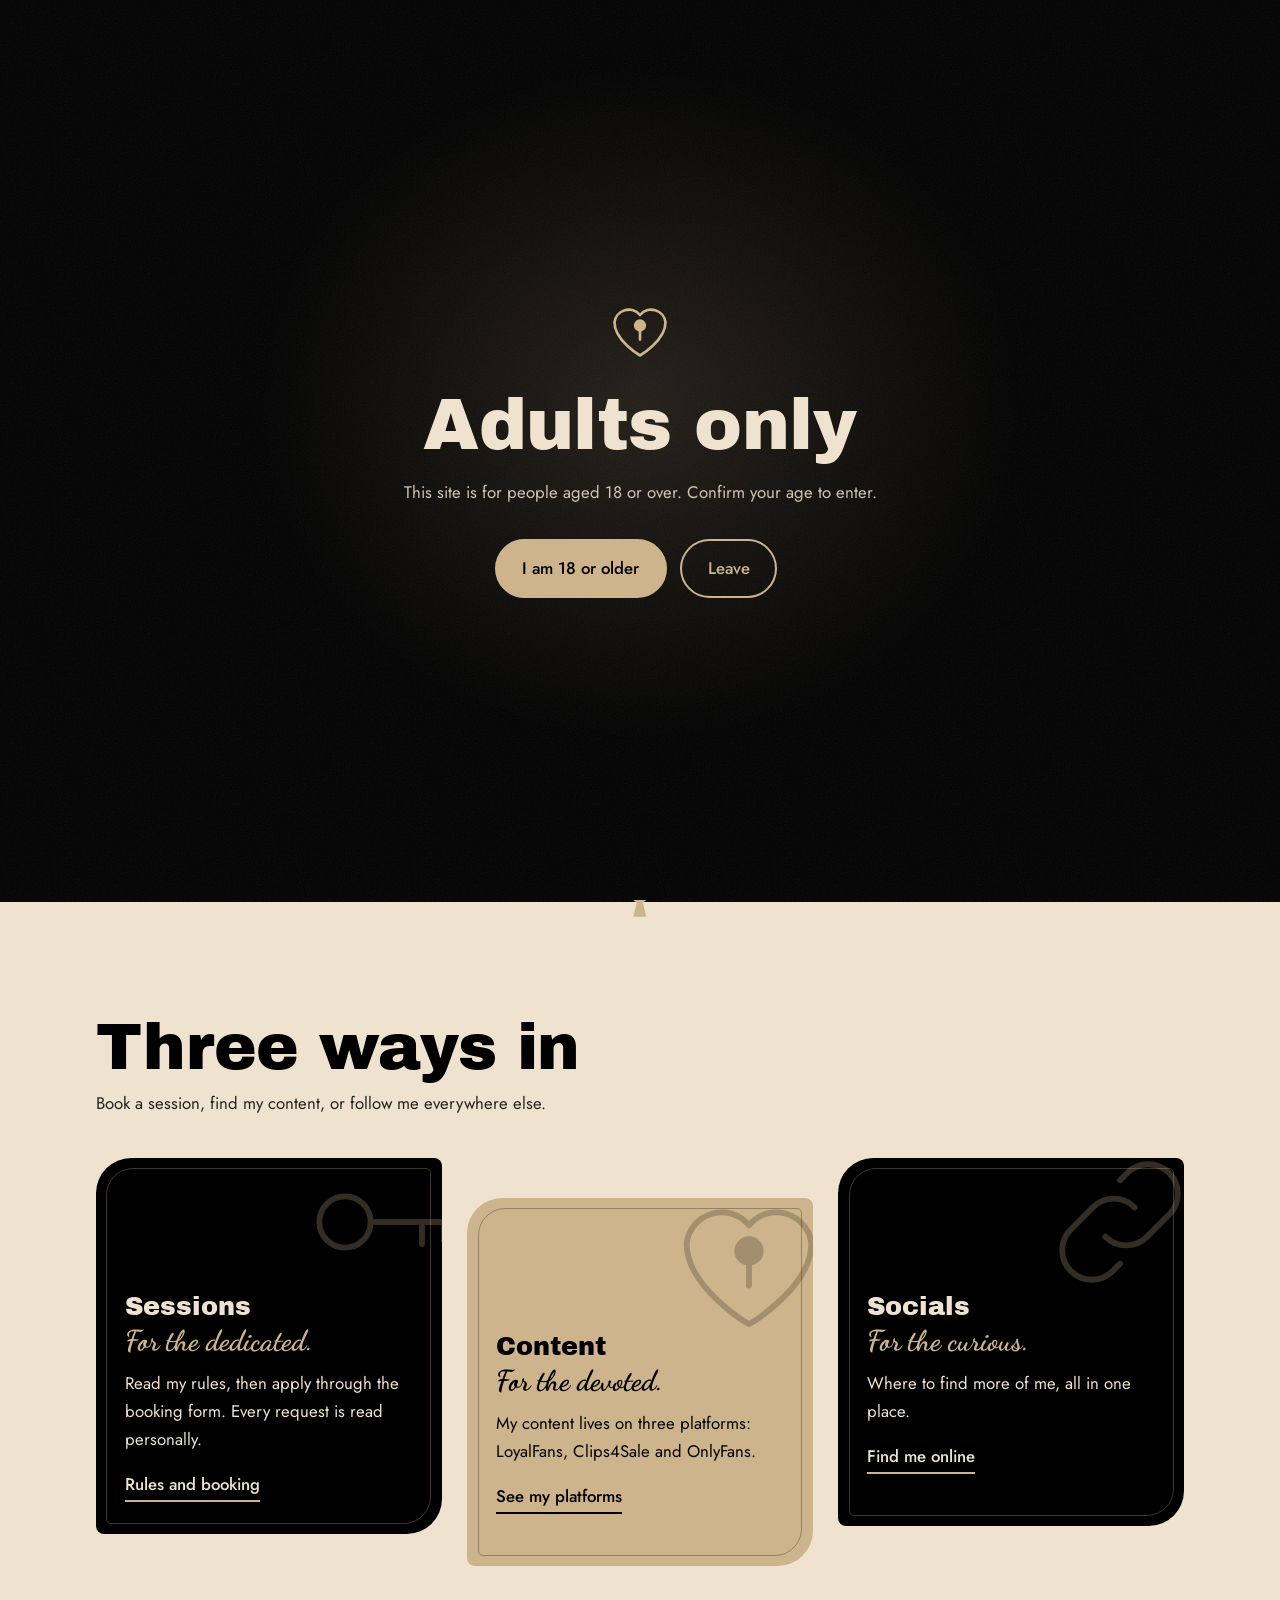
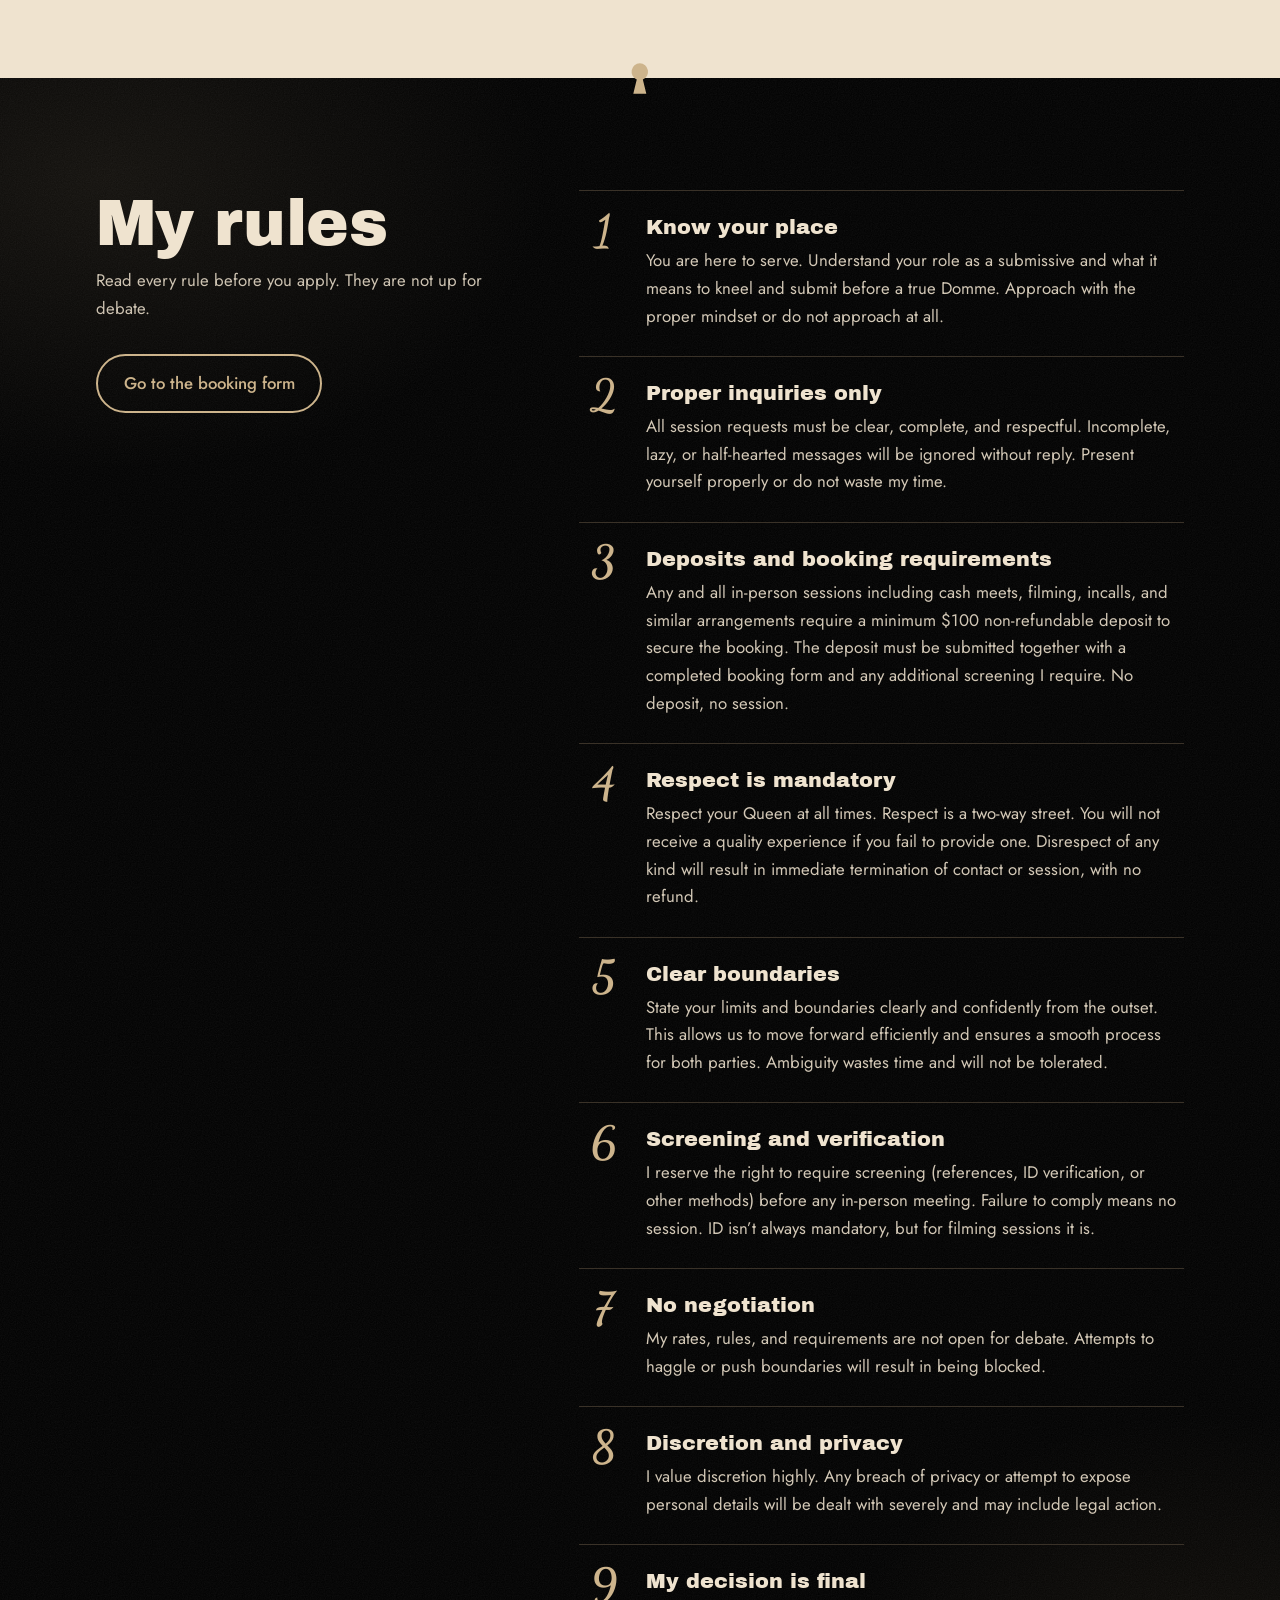
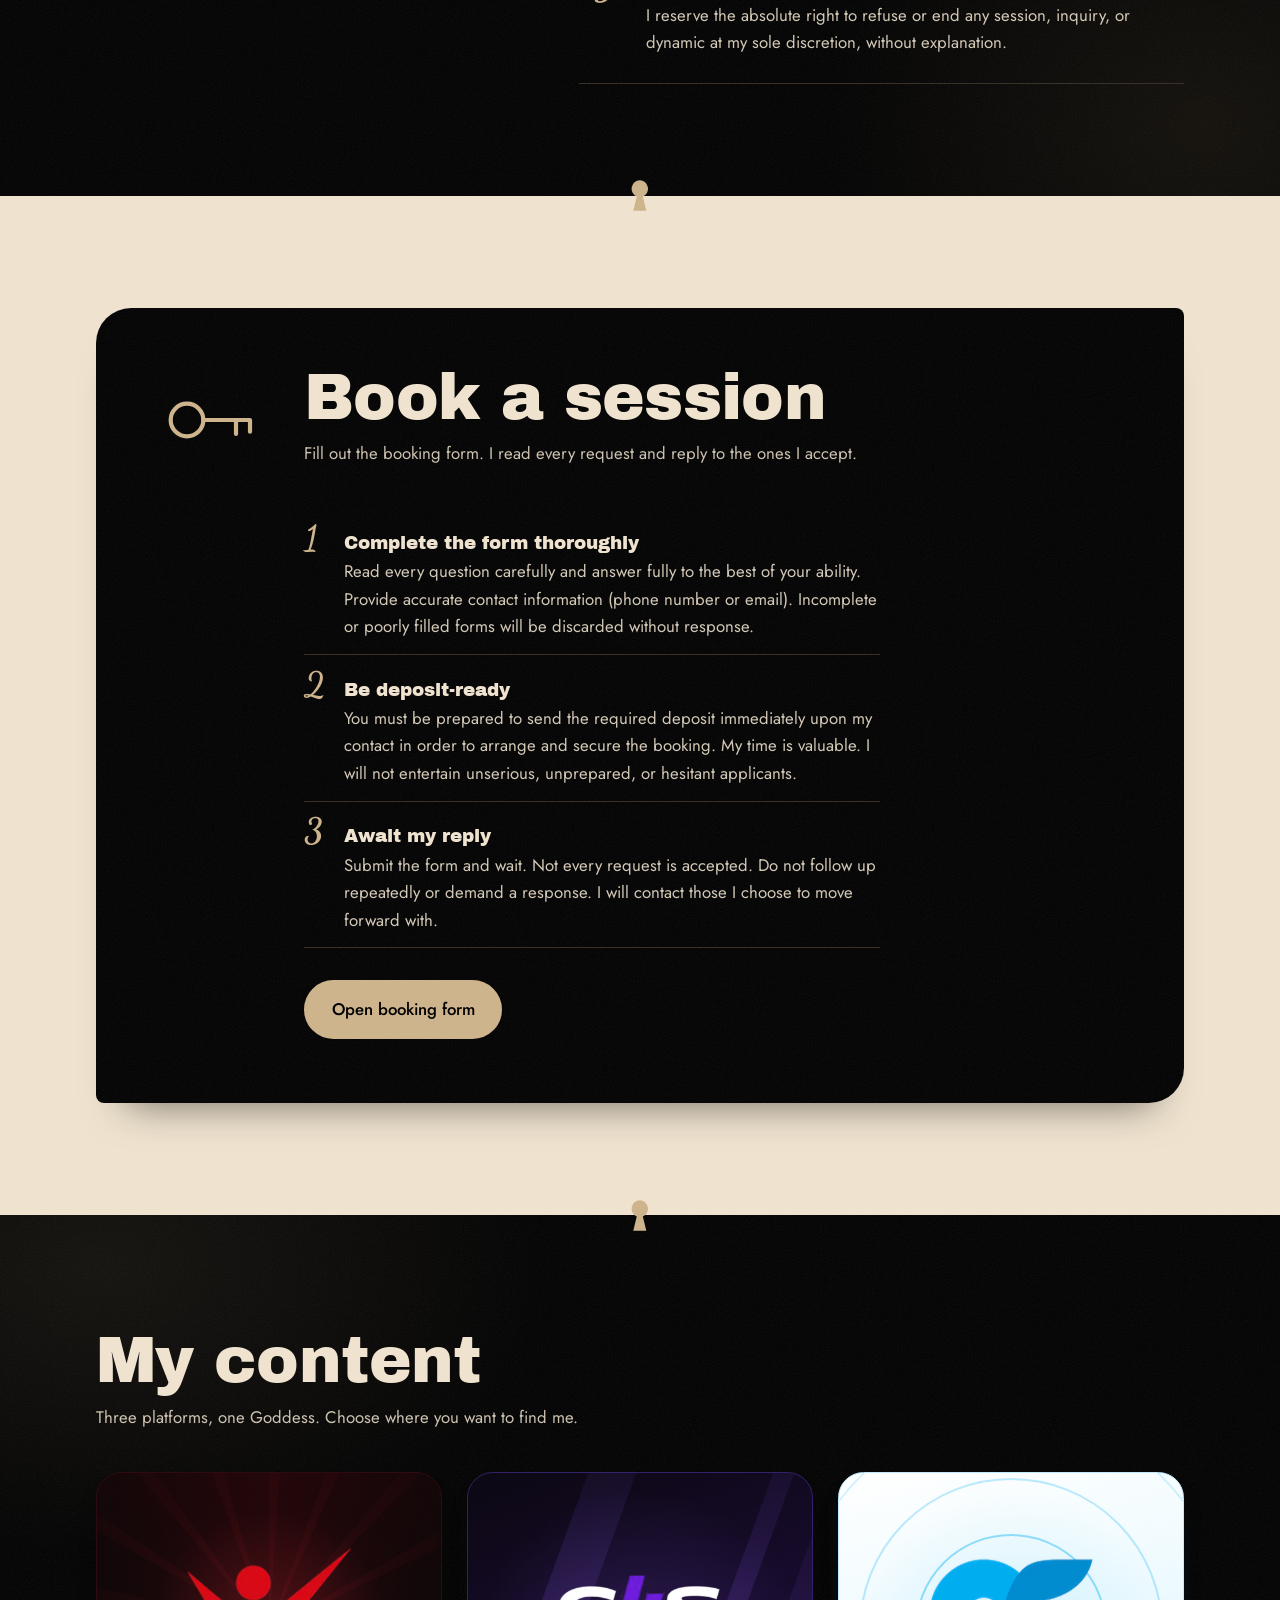
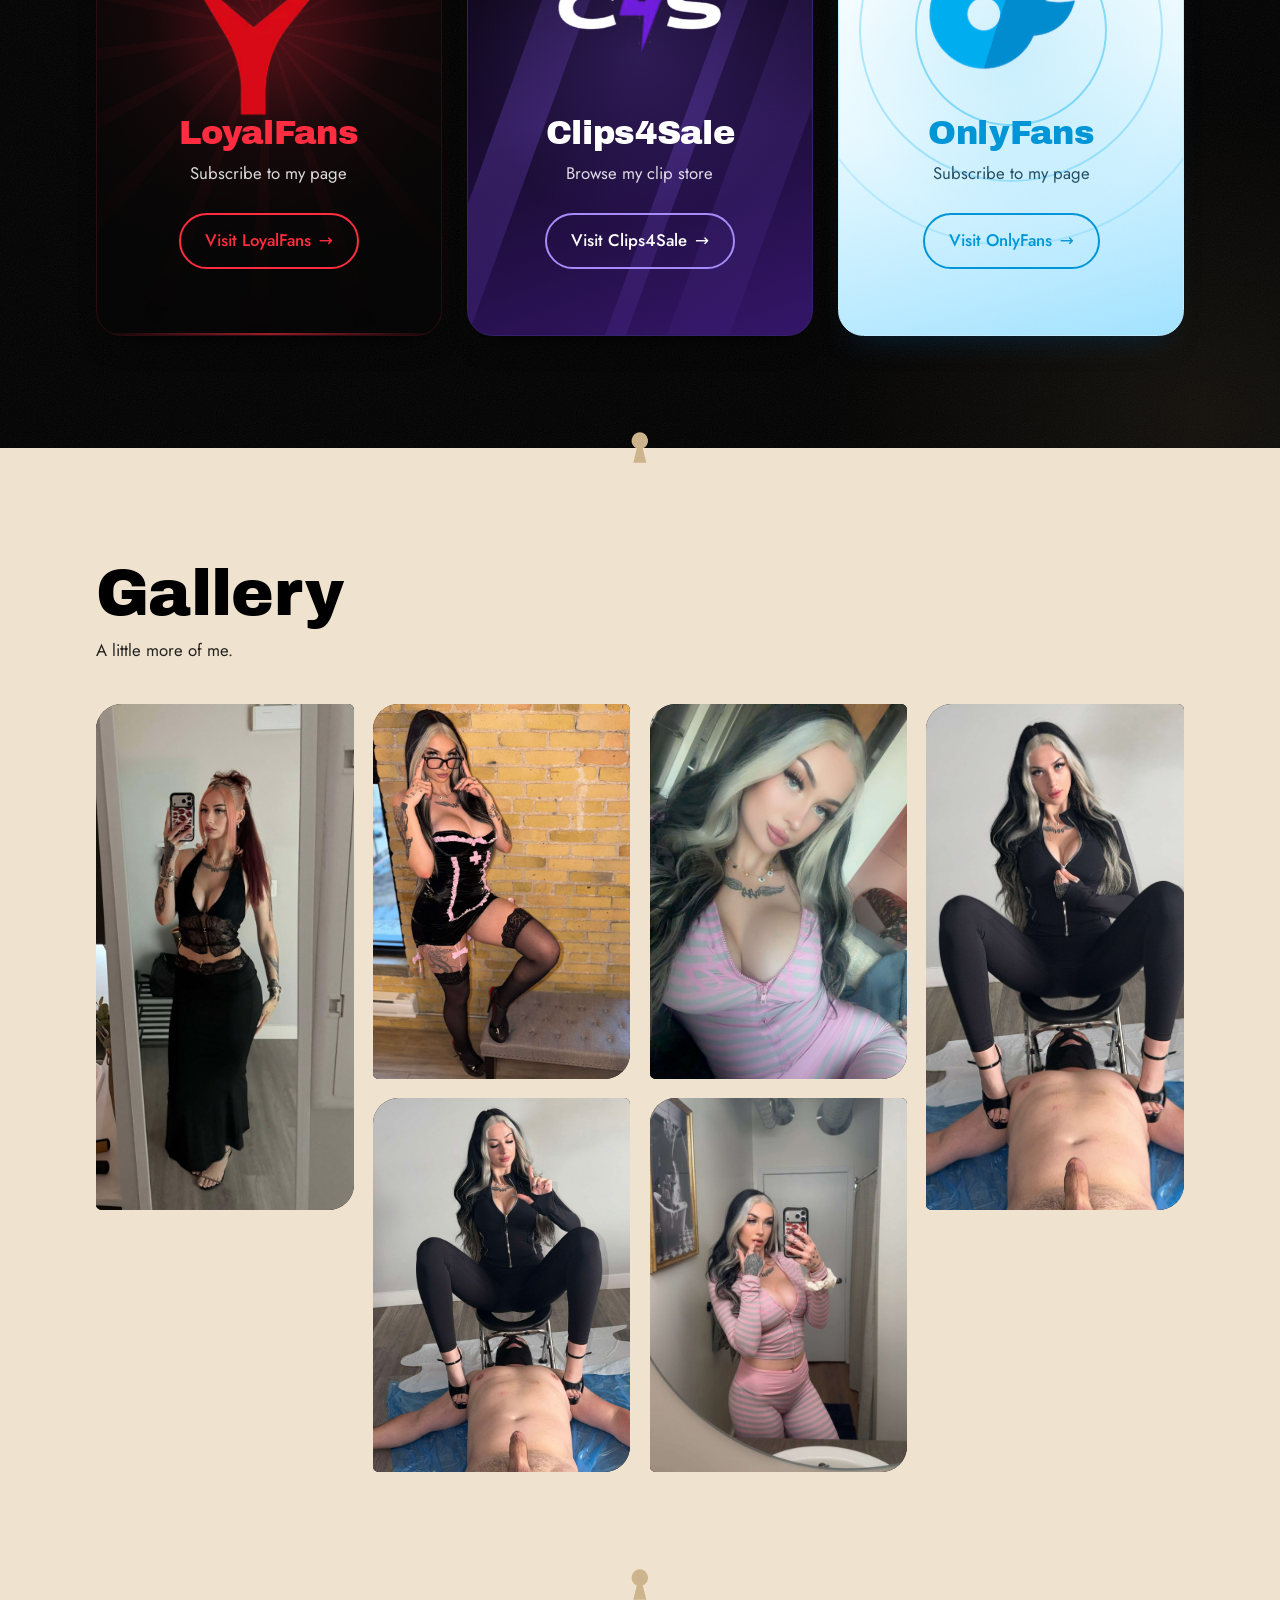
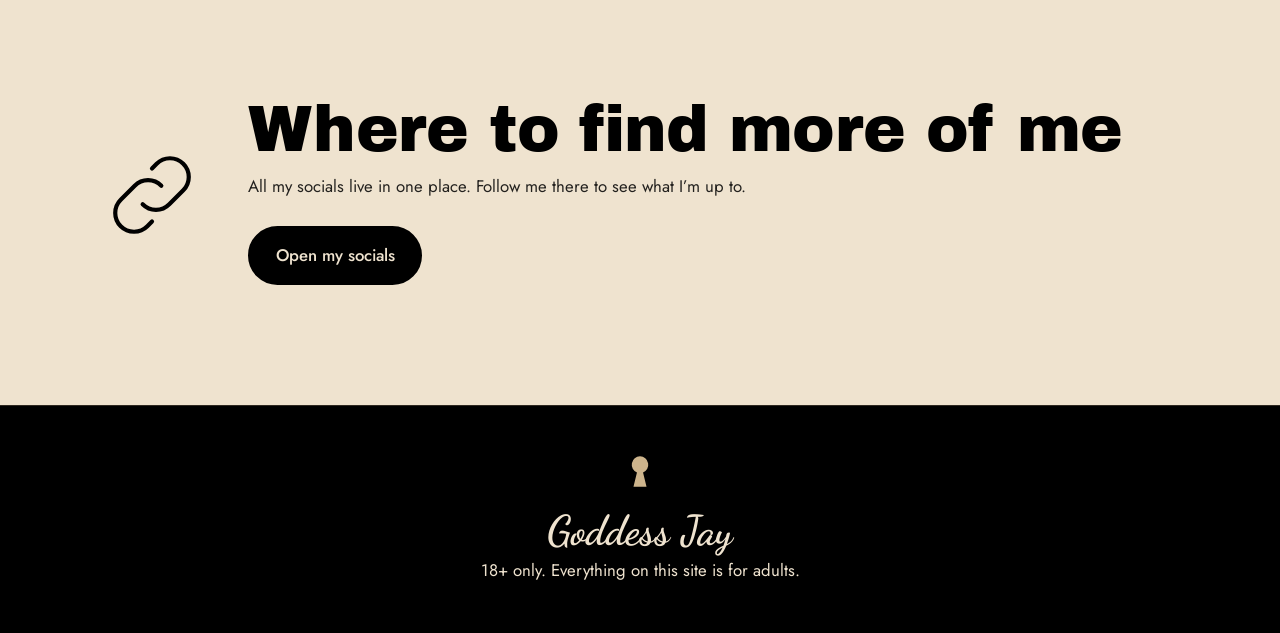
==== index.html @ 486435b5 "Add files via upload" ====
<!doctype html>
<html lang="en">
<head>
<meta charset="utf-8">
<meta name="viewport" content="width=device-width, initial-scale=1">
<title>Goddess Jay</title>
<meta name="description" content="Goddess Jay: 5'11&quot; of pure power. Canada’s supreme Dom for Femdom and Findom. Book a session and find all her platforms.">
<link rel="preconnect" href="https://fonts.googleapis.com">
<link rel="preconnect" href="https://fonts.gstatic.com" crossorigin>
<link href="https://fonts.googleapis.com/css2?family=Archivo+Black&family=Dancing+Script:wght@600;700&family=Jost:wght@400;500&display=swap" rel="stylesheet">
<link rel="preload" as="image" href="hero.jpg" fetchpriority="high">
<link rel="stylesheet" href="styles.css?v=20261020">
</head>
<body>

<!-- Icon sprite: reuse anywhere with <svg class="ico"><use href="#i-key"/></svg> -->
<svg width="0" height="0" style="position:absolute" aria-hidden="true">
  <symbol id="i-key" viewBox="0 0 24 24"><circle cx="7.5" cy="12" r="3.5"/><path d="M11 12h10M18 12v3M21 12v2.5"/></symbol>
  <symbol id="i-cash" viewBox="0 0 24 24"><rect x="2.5" y="6" width="19" height="11" rx="1.5"/><circle cx="12" cy="11.5" r="2.5"/><path d="M5.5 9v5M18.5 9v5M5 3.5h14M4.5 20h15"/></symbol>
  <symbol id="i-bag" viewBox="0 0 24 24"><path d="M9 3h6l-1.4 3h-3.2zM10.4 6C6 9 4 12.500 4 16a4.500 4.500 0 0 0 4.500 4.500h7A4.500 4.500 0 0 0 20 16c0-3.500-2-7-6.400-10"/><path d="M12 10v8M14 11.500h-3a1.500 1.500 0 0 0 0 3h2a1.500 1.500 0 0 1 0 3h-3"/></symbol>
  <symbol id="i-heartlock" viewBox="0 0 24 24"><path d="M12 20.500s-8.500-5-8.500-11A4.800 4.800 0 0 1 12 7a4.800 4.800 0 0 1 8.500 2.500c0 6-8.500 11-8.500 11z"/><circle cx="12" cy="10.500" r="1.600" fill="currentColor"/><path d="M12 12v3.200"/></symbol>
  <symbol id="i-link" viewBox="0 0 24 24"><path d="M10 14a4 4 0 0 0 5.7 0l3-3a4 4 0 0 0-5.7-5.7l-1 1"/><path d="M14 10a4 4 0 0 0-5.7 0l-3 3a4 4 0 0 0 5.7 5.7l1-1"/></symbol>
</svg>

<!-- Age gate -->
<div class="gate" id="gate" hidden>
  <div>
    <svg class="ico" width="64" height="64" aria-hidden="true"><use href="#i-heartlock"/></svg>
    <h2>Adults only</h2>
    <p class="lead">This site is for people aged 18 or over. Confirm your age to enter.</p>
    <button class="btn" id="enter" type="button">I am 18 or older</button>
    <a class="btn ghost" href="https://www.google.com">Leave</a>
  </div>
</div>

<header class="top">
  <a class="brand script" href="index.html">Goddess Jay</a>
  <nav aria-label="Main"><ul>
    <li><a href="about.html">About</a></li>
    <li><a href="index.html#sessions">Sessions</a></li>
    <li><a href="index.html#content">Content</a></li>
    <li><a href="index.html#gallery">Gallery</a></li>
    <li><a href="faq.html">FAQ</a></li>
    <li><a href="index.html#socials">Socials</a></li>
    <li><a class="nav-cta" href="index.html#book">Book</a></li>
  </ul></nav>
</header>

<main id="top">
  <section class="dark hero has-photo">
    <div class="hero-photo">
      <img class="hero-photo-bg" src="hero.jpg" alt="" aria-hidden="true" decoding="async">
      <img class="hero-photo-main" src="hero.jpg" alt="Goddess Jay" width="1932" height="2576" fetchpriority="high" decoding="async" onerror="this.closest('.hero').classList.remove('has-photo');this.remove()">
    </div>
    <div class="hero-copy">
      <h1 class="script"><span>Goddess</span> <span class="jay">Jay</span></h1>
      <span class="rule" aria-hidden="true"></span>
      <p class="tag">5'11" of pure power. Canada’s supreme Dom for Femdom &amp; Findom</p>
      <div class="actions">
        <a class="btn cta" href="#book"><svg class="ico" width="24" height="24" aria-hidden="true"><use href="#i-key"/></svg>Book a session</a>
        <a class="btn second" href="#content">See my content</a>
      </div>
      <p class="note">Every request is read personally. 18+ only.</p>
    </div>
    <div class="hero-art">
      <span class="ring" aria-hidden="true"></span>
      <div class="frame">
        <div class="keyhole">
          <svg class="ico ph-ico" aria-hidden="true"><use href="#i-heartlock"/></svg>
        </div>
      </div>
      <svg class="ico a2" aria-hidden="true"><use href="#i-key"/></svg>
      <svg class="ico a3" aria-hidden="true"><use href="#i-bag"/></svg>
    </div>
  </section>

  <section class="light" id="offerings">
    <div class="wrap">
      <h2>Three ways in</h2>
      <p class="lead">Book a session, find my content, or follow me everywhere else.</p>
      <div class="cards">
        <article class="card c1">
          <svg class="ico mark" aria-hidden="true"><use href="#i-key"/></svg>
          <h3>Sessions</h3>
          <p class="script say">For the dedicated.</p>
          <p>Read my rules, then apply through the booking form. Every request is read personally.</p>
          <a class="more" href="#sessions">Rules and booking</a>
        </article>
        <article class="card c2">
          <svg class="ico mark" aria-hidden="true"><use href="#i-heartlock"/></svg>
          <h3>Content</h3>
          <p class="script say">For the devoted.</p>
          <p>My content lives on three platforms: LoyalFans, Clips4Sale and OnlyFans.</p>
          <a class="more" href="#content">See my platforms</a>
        </article>
        <article class="card c3">
          <svg class="ico mark" aria-hidden="true"><use href="#i-link"/></svg>
          <h3>Socials</h3>
          <p class="script say">For the curious.</p>
          <p>Where to find more of me, all in one place.</p>
          <a class="more" href="#socials">Find me online</a>
        </article>
      </div>
    </div>
  </section>

  <section class="dark" id="sessions">
    <div class="wrap split">
      <div class="head">
        <h2>My rules</h2>
        <p class="lead">Read every rule before you apply. They are not up for debate.</p>
        <a class="btn ghost" href="#book">Go to the booking form</a>
      </div>
      <ol class="house">
        <li><h3>Know your place</h3><p>You are here to serve. Understand your role as a submissive and what it means to kneel and submit before a true Domme. Approach with the proper mindset or do not approach at all.</p></li>
        <li><h3>Proper inquiries only</h3><p>All session requests must be clear, complete, and respectful. Incomplete, lazy, or half-hearted messages will be ignored without reply. Present yourself properly or do not waste my time.</p></li>
        <li><h3>Deposits and booking requirements</h3><p>Any and all in-person sessions including cash meets, filming, incalls, and similar arrangements require a minimum $100 non-refundable deposit to secure the booking. The deposit must be submitted together with a completed booking form and any additional screening I require. No deposit, no session.</p></li>
        <li><h3>Respect is mandatory</h3><p>Respect your Queen at all times. Respect is a two-way street. You will not receive a quality experience if you fail to provide one. Disrespect of any kind will result in immediate termination of contact or session, with no refund.</p></li>
        <li><h3>Clear boundaries</h3><p>State your limits and boundaries clearly and confidently from the outset. This allows us to move forward efficiently and ensures a smooth process for both parties. Ambiguity wastes time and will not be tolerated.</p></li>
        <li><h3>Screening and verification</h3><p>I reserve the right to require screening (references, ID verification, or other methods) before any in-person meeting. Failure to comply means no session. ID isn’t always mandatory, but for filming sessions it is.</p></li>
        <li><h3>No negotiation</h3><p>My rates, rules, and requirements are not open for debate. Attempts to haggle or push boundaries will result in being blocked.</p></li>
        <li><h3>Discretion and privacy</h3><p>I value discretion highly. Any breach of privacy or attempt to expose personal details will be dealt with severely and may include legal action.</p></li>
        <li><h3>My decision is final</h3><p>I reserve the absolute right to refuse or end any session, inquiry, or dynamic at my sole discretion, without explanation.</p></li>
      </ol>
    </div>
  </section>

  <section class="light" id="book">
    <div class="wrap book">
      <svg class="ico big" aria-hidden="true"><use href="#i-key"/></svg>
      <div>
        <h2>Book a session</h2>
        <p class="lead">Fill out the booking form. I read every request and reply to the ones I accept.</p>
        <ol class="steps">
          <li><div><strong>Complete the form thoroughly</strong><span>Read every question carefully and answer fully to the best of your ability. Provide accurate contact information (phone number or email). Incomplete or poorly filled forms will be discarded without response.</span></div></li>
          <li><div><strong>Be deposit-ready</strong><span>You must be prepared to send the required deposit immediately upon my contact in order to arrange and secure the booking. My time is valuable. I will not entertain unserious, unprepared, or hesitant applicants.</span></div></li>
          <li><div><strong>Await my reply</strong><span>Submit the form and wait. Not every request is accepted. Do not follow up repeatedly or demand a response. I will contact those I choose to move forward with.</span></div></li>
        </ol>
        <a class="btn" href="https://docs.google.com/forms/d/e/1FAIpQLSdjSoUXZZEaU9wbZDfPx8xAFwG6XjevuBEYP9nyhaCB-9jvvQ/viewform" target="_blank" rel="noopener">Open booking form</a>
      </div>
    </div>
  </section>

  <section class="dark" id="content">
    <div class="wrap">
      <h2>My content</h2>
      <p class="lead">Three platforms, one Goddess. Choose where you want to find me.</p>
      <div class="plats">
        <a class="plat p-lf" href="https://www.loyalfans.com/goddessjaybby" target="_blank" rel="noopener" aria-label="Visit my LoyalFans (opens in a new tab)">
          <span class="fx" aria-hidden="true"><i></i><i></i><i></i></span>
          <span class="logo"><img src="[data-uri]" alt="" width="180" height="180"></span>
          <span class="name">LoyalFans</span>
          <span class="what">Subscribe to my page</span>
          <span class="go">Visit LoyalFans <i aria-hidden="true">&rarr;</i></span>
        </a>
        <a class="plat p-c4s" href="https://www.clips4sale.com/studio/562037/goddess-jay" target="_blank" rel="noopener" aria-label="Visit my Clips4Sale studio (opens in a new tab)">
          <span class="fx" aria-hidden="true"><i></i><i></i><i></i></span>
          <span class="logo"><img src="[data-uri]" alt="" width="180" height="180"></span>
          <span class="name">Clips4Sale</span>
          <span class="what">Browse my clip store</span>
          <span class="go">Visit Clips4Sale <i aria-hidden="true">&rarr;</i></span>
        </a>
        <a class="plat p-of" href="https://onlyfans.com/goddessjaybby" target="_blank" rel="noopener" aria-label="Visit my OnlyFans (opens in a new tab)">
          <span class="fx" aria-hidden="true"><i></i><i></i><i></i></span>
          <span class="logo"><img src="[data-uri]" alt="" width="180" height="180"></span>
          <span class="name">OnlyFans</span>
          <span class="what">Subscribe to my page</span>
          <span class="go">Visit OnlyFans <i aria-hidden="true">&rarr;</i></span>
        </a>
      </div>
    </div>
  </section>

  <section class="light" id="gallery">
    <div class="wrap">
      <h2>Gallery</h2>
      <p class="lead">A little more of me.</p>
      <div class="grid" id="galleryGrid"></div>
    </div>
  </section>

  <section class="light" id="socials">
    <div class="wrap socials">
      <svg class="ico big" aria-hidden="true"><use href="#i-link"/></svg>
      <div>
        <h2>Where to find more of me</h2>
        <p class="lead">All my socials live in one place. Follow me there to see what I’m up to.</p>
        <a class="btn" href="https://linktr.ee/jaybbyxoxo" target="_blank" rel="noopener">Open my socials</a>
      </div>
    </div>
  </section>
</main>

<footer>
  <p class="script">Goddess Jay</p>
  <p>18+ only. Everything on this site is for adults.</p>
</footer>

<dialog id="lightbox"><button type="button" id="closeLb" class="btn" aria-label="Close photo">Close</button><img alt=""></dialog>

<script src="script.js?v=20261020"></script>
</body>
</html>
---- styles.css ----
:root{
  --black:#000;--cream:#efe3cf;--sand:#cdb48c;
  --r:1.6rem .35rem 1.6rem .35rem;
  /* The keyhole: the one shape this whole site is built around */
  --kh:url("data:image/svg+xml,%3Csvg xmlns='http://www.w3.org/2000/svg' viewBox='0 0 100 152'%3E%3Cpath d='M50 6A39 39 0 0 1 64 81L80 146H20L36 81A39 39 0 0 1 50 6Z'/%3E%3C/svg%3E");
  /* Fine film grain so the black never looks flat */
  --grain:url("data:image/svg+xml,%3Csvg xmlns='http://www.w3.org/2000/svg' width='180' height='180'%3E%3Cfilter id='n'%3E%3CfeTurbulence type='fractalNoise' baseFrequency='.85' numOctaves='2' stitchTiles='stitch'/%3E%3CfeColorMatrix type='saturate' values='0'/%3E%3C/filter%3E%3Crect width='100%25' height='100%25' filter='url(%23n)' opacity='.08'/%3E%3C/svg%3E");
}
*{box-sizing:border-box;margin:0}
html{scroll-behavior:smooth;scroll-padding-top:4.5rem}
body{font:400 1.05rem/1.65 'Jost',system-ui,sans-serif;background:var(--black);color:var(--cream)}
h1,h2,h3{font-family:'Archivo Black',Impact,sans-serif;font-weight:400;line-height:1.05}
.script{font-family:'Dancing Script','Brush Script MT',cursive;font-weight:700}
code{background:rgba(128,110,80,.25);padding:.05rem .35rem;border-radius:4px}
::selection{background:var(--sand);color:#000}
:focus-visible{outline:3px solid var(--sand);outline-offset:3px}
.light :focus-visible{outline-color:var(--black)}

.ico{fill:none;stroke:currentColor;stroke-width:1.6;stroke-linecap:round;stroke-linejoin:round;width:1.6rem;height:1.6rem}

/* Header */
.top{position:sticky;top:0;z-index:10;display:flex;flex-wrap:wrap;justify-content:space-between;align-items:center;gap:.5rem 2rem;padding:.7rem 5vw;background:rgba(0,0,0,.88);-webkit-backdrop-filter:blur(10px);backdrop-filter:blur(10px);border-bottom:1px solid #2e2820}
.brand{font-size:1.9rem;color:var(--cream);text-decoration:none}
.top ul{display:flex;flex-wrap:wrap;align-items:center;gap:.3rem 1.4rem;list-style:none;padding:0}
.top li a{color:var(--cream);text-decoration:none;font-weight:500}
.top li a:hover{color:var(--sand)}
.top li a.nav-cta{padding:.35rem 1.15rem;border:1.5px solid var(--sand);border-radius:999px;color:var(--sand);transition:background .2s,color .2s}
.top li a.nav-cta:hover{background:var(--sand);color:#000}

/* Sections */
section{position:relative;padding:clamp(3.5rem,9vw,7rem) 5vw}
.dark{background-color:var(--black);background-image:var(--grain);color:var(--cream)}
.light{background:var(--cream);color:var(--black)}
.wrap{max-width:68rem;margin:auto}
h2{font-size:clamp(2.2rem,6vw,4rem);letter-spacing:-.01em;margin-bottom:.6rem}
.lead{max-width:38rem;margin-bottom:2.5rem;opacity:.85}

/* A small keyhole sits on every seam between sections */
main>section+section::before,footer::before{content:"";display:block;width:1.4rem;height:2.13rem;background:var(--sand);-webkit-mask:var(--kh) center/contain no-repeat;mask:var(--kh) center/contain no-repeat}
main>section+section::before{position:absolute;left:50%;top:0;z-index:2;transform:translate(-50%,-50%)}
footer::before{margin:0 auto 1.2rem}

/* Buttons */
.btn{display:inline-flex;align-items:center;gap:.6rem;padding:.85rem 1.6rem;margin:0 .5rem .5rem 0;border:2px solid var(--sand);border-radius:999px;background:var(--sand);color:#000;font:inherit;font-weight:500;text-decoration:none;cursor:pointer;transition:background .2s,color .2s}
.btn:hover{background:transparent;color:var(--sand)}
.btn.ghost{background:transparent;color:var(--sand)}
.btn.ghost:hover{background:var(--sand);color:#000}
.light .btn{background:#000;border-color:#000;color:var(--cream)}
.light .btn:hover{background:transparent;color:#000}

/* Hero */
.hero{min-height:92vh;padding-top:clamp(4rem,9vw,8rem);padding-bottom:clamp(4rem,9vw,8rem);display:grid;grid-template-columns:1.25fr .75fr;gap:3rem;align-items:center;overflow:hidden;background-image:radial-gradient(48rem 38rem at 78% 48%,rgba(205,180,140,.16),transparent 65%),var(--grain)}
.hero h1{font-size:clamp(5rem,13vw,11.5rem);line-height:.9;padding:0 .1em .08em 0;
  /* gold-leaf foil on the name */
  background:linear-gradient(172deg,#fbf1dc 0%,#efe3cf 28%,#c9ab78 62%,#f1e2c2 100%);-webkit-background-clip:text;background-clip:text;color:transparent;-webkit-text-fill-color:transparent;
  filter:drop-shadow(.03em .035em 0 rgba(205,180,140,.3));animation:rise .9s ease-out both}
.hero h1 span{display:block}
.hero h1 .jay{margin-left:1.1em}
.rule{display:block;width:min(16rem,60%);height:3px;margin:1.8rem 0 2rem;background:var(--sand);transform-origin:left;animation:draw 1s .35s ease-out both}
@keyframes rise{from{opacity:0;transform:translateY(26px)}}
@keyframes draw{from{transform:scaleX(0)}}
@keyframes open{from{opacity:0;transform:scale(.9)}}
.tag{font:400 clamp(1.2rem,2.6vw,1.65rem)/1.3 'Archivo Black',Impact,sans-serif;max-width:28rem;margin-bottom:2.4rem}
.actions{display:flex;flex-wrap:wrap;gap:.9rem}
.actions .btn{margin:0;padding:1.15rem 2.2rem;font-size:1.15rem}
.btn.cta{box-shadow:0 0 0 0 rgba(205,180,140,.5);transition:transform .25s,box-shadow .25s,background .2s,color .2s}
.btn.cta:hover{background:var(--cream);border-color:var(--cream);color:#000;transform:translateY(-3px);box-shadow:0 0 0 8px rgba(205,180,140,.18)}
.btn.second{background:transparent;border-color:var(--cream);color:var(--cream)}
.btn.second:hover{background:var(--cream);color:#000}
.note{margin-top:1.4rem;font-size:.95rem;opacity:.65}

/* Hero portrait: a photo framed in a keyhole */
.hero-art{position:relative;height:clamp(18rem,42vw,34rem);display:grid;place-items:center;color:var(--sand)}
.ring{position:absolute;left:50%;top:50%;height:90%;aspect-ratio:1;transform:translate(-50%,-50%);border:1px solid rgba(205,180,140,.35);border-radius:50%}
.ring::after{content:"";position:absolute;inset:-5%;border:1px dashed rgba(205,180,140,.2);border-radius:50%}
.frame{position:relative;isolation:isolate;height:88%;aspect-ratio:100/152;filter:drop-shadow(0 0 38px rgba(205,180,140,.28));animation:open 1.1s .25s ease-out both}
.frame::before,.frame::after,.keyhole{-webkit-mask:var(--kh) center/contain no-repeat;mask:var(--kh) center/contain no-repeat}
.frame::before{content:"";position:absolute;inset:0;z-index:-1;background:var(--sand);transform:scale(1.06)}
.frame::after{content:"";position:absolute;inset:0;z-index:-2;background:rgba(205,180,140,.16);transform:scale(1.15)}
.keyhole{position:absolute;inset:0;background:radial-gradient(circle at 50% 28%,#4a3b2c,#120e0a 70%);display:grid}
.keyhole img{width:100%;height:100%;object-fit:cover}
.hero-art .ico{position:absolute;width:3.2rem;height:3.2rem;stroke-width:1}
.hero-art .keyhole .ph-ico{left:50%;top:30%;width:36%;height:auto;aspect-ratio:1;transform:translate(-50%,-50%);stroke-width:.7;opacity:.55}
.a2{right:2%;bottom:6%;transform:rotate(-25deg)}
.a3{left:2%;bottom:12%}

/* Offerings: three cards */
.cards{display:grid;grid-template-columns:repeat(3,1fr);gap:1.6rem;align-items:start}
.card{position:relative;overflow:hidden;min-height:23rem;padding:2rem 1.8rem;border-radius:2.2rem .5rem 2.2rem .5rem;background:#000;color:var(--cream);transition:transform .35s ease,box-shadow .35s ease}
.card::before{content:"";position:absolute;inset:.65rem;border:1px solid rgba(205,180,140,.3);border-radius:1.7rem .3rem 1.7rem .3rem;pointer-events:none}
.card.c2::before{border-color:rgba(0,0,0,.28)}
.card:nth-child(2){margin-top:2.5rem}
.card.c2{background:var(--sand);color:#000}
.card::after{content:"";position:absolute;left:0;bottom:0;width:100%;height:5px;background:var(--sand);transform:scaleX(0);transform-origin:left;transition:transform .45s ease}
.card.c2::after{background:#000}
.card:hover{transform:translateY(-8px);box-shadow:0 22px 30px -20px rgba(0,0,0,.6)}
.card:hover::after{transform:scaleX(1)}
.card .mark{position:absolute;right:-1.5rem;top:-1.5rem;width:11rem;height:11rem;color:var(--sand);opacity:.25;stroke-width:.8;transition:transform .5s ease,opacity .3s ease}
.card.c2 .mark{color:#000;opacity:.2}
.card:hover .mark{opacity:.45}
.c1:hover .mark{transform:rotate(-14deg) scale(1.08)}
.c2:hover .mark{transform:translateX(-14px) rotate(10deg)}
.c3:hover .mark{transform:scale(1.14)}
.card h3{position:relative;margin:6.5rem 0 .3rem;font-size:1.6rem}
.card .say{margin-bottom:.8rem;font-size:1.8rem;line-height:1.1;color:var(--sand)}
.card.c2 .say{color:#000}
.card p{position:relative}
.more{display:inline-block;margin-top:1.1rem;padding-bottom:.1rem;border-bottom:2px solid var(--sand);color:inherit;font-weight:500;text-decoration:none}
.card.c2 .more{border-color:#000}
.light .card :focus-visible{outline-color:var(--sand)}
.light .card.c2 :focus-visible{outline-color:#000}
@media (max-width:900px){
  .cards{grid-template-columns:1fr}
  .card:nth-child(2){margin-top:0}
  .card{min-height:0}
}

/* Rules: heading stays put while the rules scroll past */
.split{display:grid;grid-template-columns:.8fr 1.2fr;gap:2rem 5rem;align-items:start}
.split .head{position:sticky;top:6rem}
.rules{list-style:none;padding:0}
.rules li{display:flex;align-items:center;gap:1.1rem;padding:1.15rem 0;border-bottom:1px solid #3a3228;font:400 1.3rem/1.25 'Archivo Black',Impact,sans-serif}
.rules li:first-child{border-top:1px solid #3a3228}
.rules .ico{flex:none;width:1.9rem;height:1.9rem;color:var(--sand)}
@media (max-width:900px){
  .split{grid-template-columns:1fr}
  .split .head{position:static}
}

/* Grids: gallery + shop */
.grid{display:grid;grid-template-columns:repeat(auto-fill,minmax(15rem,1fr));gap:1.2rem}
.tile{position:relative;aspect-ratio:3/4;display:grid;place-items:center;padding:0;border:0;overflow:hidden;border-radius:var(--r);background:radial-gradient(circle at 50% 35%,#4a3b2c,#0d0a07 75%);color:var(--sand);font:inherit;cursor:zoom-in}
.tile.ph{cursor:default}
.tile img,.item .img img{width:100%;height:100%;object-fit:cover;transition:transform .6s ease}
.tile .ico,.item .ico{width:3rem;height:3rem}
.tile::after{content:"";position:absolute;inset:.6rem;border:1px solid var(--sand);border-radius:1.2rem .2rem 1.2rem .2rem;opacity:0;transition:opacity .3s ease;pointer-events:none}
.tile:not(.ph):hover::after,.tile:not(.ph):focus-visible::after{opacity:.85}
.tile:not(.ph):hover img{transform:scale(1.05)}

/* Gallery: mixed heights so it reads like a contact sheet, not a spreadsheet */
#galleryGrid{grid-template-columns:repeat(auto-fill,minmax(13rem,1fr));grid-auto-rows:7rem;grid-auto-flow:dense}
#galleryGrid .tile{aspect-ratio:auto;grid-row:span 3}
#galleryGrid .tile:nth-child(3n+1){grid-row:span 4}

.item{display:flex;flex-direction:column;padding:.8rem .8rem 1.3rem;border:1px solid #2e2820;border-radius:var(--r);background:#0d0b09;transition:border-color .3s,transform .3s}
.item:hover{border-color:var(--sand);transform:translateY(-4px)}
.item .img{aspect-ratio:1;display:grid;place-items:center;background:#1c1813;color:var(--sand);overflow:hidden;border-radius:1.2rem .2rem 1.2rem .2rem}
.item:hover .img img{transform:scale(1.05)}
.item h3,.item p,.item .price,.item .btn{margin-left:.5rem;margin-right:.5rem}
.item h3{font-size:1.2rem;margin-top:.9rem;margin-bottom:.1rem}
.item .price{font:400 1.7rem/1.2 'Archivo Black',Impact,sans-serif;color:var(--sand)}
.item p{opacity:.8;margin-bottom:.9rem}
.item .btn{align-self:flex-start;margin-top:auto;margin-bottom:0}

/* Booking: an invitation panel */
.book{display:flex;gap:2.5rem;align-items:flex-start;padding:clamp(2rem,5vw,3.5rem);border-radius:2.2rem .5rem 2.2rem .5rem;background-color:#000;background-image:var(--grain);color:var(--cream);box-shadow:0 30px 40px -30px rgba(0,0,0,.55)}
.book .big{width:7rem;height:7rem;flex:none;color:var(--sand);stroke-width:.9}
.book :focus-visible{outline-color:var(--sand)}
.light .book .btn{background:var(--sand);border-color:var(--sand);color:#000}
.light .book .btn:hover{background:transparent;color:var(--sand)}
.steps{list-style:none;counter-reset:s;margin:0 0 2rem;padding:0;max-width:36rem}
.steps li{counter-increment:s;display:flex;gap:1.1rem;align-items:baseline;padding:.8rem 0;border-bottom:1px solid #3a3228}
.steps li::before{content:counter(s);flex:none;min-width:1.4rem;font:700 2.2rem/1 'Dancing Script','Brush Script MT',cursive;color:var(--sand)}

/* Links */
.links{display:grid;grid-template-columns:repeat(auto-fit,minmax(11rem,1fr));gap:.9rem}
.links .btn{justify-content:center;margin:0;padding:1.3rem 1rem;border-radius:var(--r);font:400 1.1rem/1.2 'Archivo Black',Impact,sans-serif}

footer{padding:3rem 5vw;text-align:center;border-top:1px solid #2e2820}
footer .script{font-size:2.6rem;line-height:1.2}

/* Age gate and lightbox */
.gate{position:fixed;inset:0;z-index:50;display:grid;place-items:center;padding:2rem;background-color:var(--black);background-image:radial-gradient(34rem 30rem at 50% 45%,rgba(205,180,140,.16),transparent 70%),var(--grain);text-align:center}
.gate[hidden]{display:none}
.gate .ico{width:4.5rem;height:4.5rem;color:var(--sand);stroke-width:.9}
.gate h2{font-size:clamp(2.6rem,8vw,4.5rem);margin-top:.8rem}
.gate .lead{margin:1rem auto 2rem}
dialog{border:0;padding:0;background:#000}
dialog::backdrop{background:rgba(0,0,0,.85)}
dialog img{display:block;max-width:92vw;max-height:84vh}
dialog .btn{margin:.6rem}

@media (max-width:760px){
  .hero{grid-template-columns:1fr}
  .hero-art{order:-1;height:19rem;width:100%;margin:0 auto}
  .book{flex-direction:column;gap:1rem}
  .book .big{width:4.5rem;height:4.5rem}
  .rules li{font-size:1.15rem}
}
/* Subpages: About and FAQ */
.top li a[aria-current]{color:var(--sand)}
.gold{background:linear-gradient(172deg,#fbf1dc 0%,#efe3cf 28%,#c9ab78 62%,#f1e2c2 100%);-webkit-background-clip:text;background-clip:text;color:transparent;-webkit-text-fill-color:transparent}
.page-h1{font-size:clamp(3.6rem,10vw,7rem);line-height:.95;padding:0 .1em .1em 0;margin-bottom:.3rem;animation:rise .9s ease-out both}
.page-h1 .script{display:block;font-size:1.2em;line-height:1.05}
.about-grid{display:grid;grid-template-columns:.8fr 1.2fr;gap:4rem;align-items:center}
.about-copy .rule{margin:1.4rem 0 1.8rem}
.about-copy p{max-width:37rem;margin-bottom:1.1rem}
.about-copy .intro{font-size:1.35rem;line-height:1.5}
.quote{text-align:center}
.quote blockquote{max-width:46rem;margin:0 auto 2rem;font:700 clamp(2.2rem,6vw,4.2rem)/1.15 'Dancing Script','Brush Script MT',cursive}
.quote .btn{margin:0 .4rem .5rem}
.split .head .lead{margin-bottom:1.6rem}
.group+.group{margin-top:3rem}
.gtitle{margin-bottom:.4rem;font-size:2.4rem;line-height:1.1;letter-spacing:0;color:var(--sand)}
.qa{border-bottom:1px solid #3a3228}
.group .qa:first-of-type{border-top:1px solid #3a3228}
.qa summary{display:flex;justify-content:space-between;align-items:center;gap:1.5rem;padding:1.2rem 0;list-style:none;cursor:pointer;font:400 1.2rem/1.3 'Archivo Black',Impact,sans-serif;transition:color .2s}
.qa summary::-webkit-details-marker{display:none}
.qa summary:hover,.qa[open] summary{color:var(--sand)}
.ans{max-width:46rem;padding:0 3.7rem 1.6rem 0;opacity:.92}
.ans p+p,.ans p+ul,.ans ul+p{margin-top:.9rem}
.ans ul{padding-left:1.2rem}
.ans li{margin:.35rem 0;padding-left:.2rem}
.ans li::marker{color:var(--sand)}
@media (max-width:900px){.about-grid{grid-template-columns:1fr;gap:2rem}.ans{padding-right:0}}

/* Alive: lock-and-key FAQ, embers, spotlight, reveals */
.qa summary .q{flex:1}
.lock{position:relative;flex:none;width:2.5rem;height:2.5rem;color:var(--sand)}
.lock svg{position:absolute;inset:0;width:100%;height:100%;fill:none;stroke:currentColor;stroke-width:1.5;stroke-linecap:round;stroke-linejoin:round;overflow:visible}
.lock .keyi{inset:auto;right:55%;top:50%;width:1.7rem;height:1.7rem;margin-top:-.85rem;opacity:0}
.lk .shackle{transform-origin:16.5px 11px;transition:transform .45s cubic-bezier(.3,1.5,.5,1)}
.lk .body{transition:fill .3s}
.lk .kh{fill:currentColor;transition:fill .3s,stroke .3s}
.qa summary:hover .lk{animation:jiggle .5s}
.qa[open] .shackle{transform:translateY(-3px) rotate(30deg)}
.qa[open] .body{fill:var(--sand)}
.qa[open] .kh{fill:#000;stroke:#000}
.qa[open] .keyi{animation:keyin .8s ease both}
@keyframes jiggle{25%{transform:rotate(-9deg)}75%{transform:rotate(9deg)}}
@keyframes keyin{0%{opacity:0;transform:translateX(-30px) rotate(0)}35%{opacity:1;transform:translateX(0) rotate(0)}70%{opacity:1;transform:translateX(0) rotate(90deg)}100%{opacity:0;transform:translateX(0) rotate(90deg)}}

.dark:not(.hero){background-image:radial-gradient(40rem 26rem at 8% 6%,rgba(205,180,140,.09),transparent 70%),radial-gradient(34rem 28rem at 94% 96%,rgba(138,115,80,.13),transparent 70%),var(--grain)}
.dark::after{content:"";position:absolute;inset:0;pointer-events:none;opacity:0;transition:opacity .4s;background:radial-gradient(20rem circle at var(--mx,-50%) var(--my,-50%),rgba(205,180,140,.14),transparent 70%)}
.dark:hover::after{opacity:1}

.hero h1,.page-h1.gold{background-size:100% 240%;animation:rise .9s ease-out both,sheen 8s ease-in-out 1s infinite alternate}
@keyframes sheen{from{background-position:50% 0}to{background-position:50% 100%}}
.hero-art .a2{animation:float 7s ease-in-out infinite alternate}
.hero-art .a3{animation:float 9s ease-in-out -3s infinite alternate}
@keyframes float{to{translate:0 -14px}}

.drift{position:fixed;inset:0;z-index:4;overflow:hidden;pointer-events:none}
.drift span{position:absolute;bottom:-3rem;background:var(--sand);-webkit-mask:var(--kh) center/contain no-repeat;mask:var(--kh) center/contain no-repeat;opacity:0;animation:ember linear infinite}
@keyframes ember{0%{opacity:0;transform:translate(0,0)}10%,85%{opacity:.16}100%{opacity:0;transform:translate(var(--sw,0),-110vh)}}

.rv{opacity:0;translate:0 26px;transition:opacity .7s ease,translate .7s ease,transform .35s ease,box-shadow .35s ease,border-color .3s ease}
.rv.in{opacity:1;translate:0 0;transition-delay:var(--d,0s)}
@media (prefers-reduced-motion:reduce){.drift{display:none}.rv{opacity:1;translate:none}}

@media (prefers-reduced-motion:reduce){html{scroll-behavior:auto}*{transition:none!important;animation:none!important}}


/* Sessions: the house rules, with room for the full wording */
.house{list-style:none;counter-reset:r;padding:0}
.house li{counter-increment:r;position:relative;padding:1.5rem 0 1.6rem 4.2rem;border-bottom:1px solid #3a3228}
.house li:first-child{border-top:1px solid #3a3228}
.house li::before{content:counter(r);position:absolute;left:0;top:1.1rem;width:3rem;text-align:center;font:700 2.8rem/1 'Dancing Script','Brush Script MT',cursive;color:var(--sand)}
.house h3{margin-bottom:.45rem;font-size:1.3rem;line-height:1.2}
.house p{max-width:36rem;opacity:.88}
.split .head .btn{margin-top:.4rem}

/* Content: the three platforms, as full tabs */
.plats{display:grid;grid-template-columns:repeat(auto-fit,minmax(16rem,1fr));gap:1.6rem;perspective:1200px}
.plat{--rx:0deg;--ry:0deg;--px:50%;--py:40%;--lx:0px;--ly:0px;--accent:#fff;--ink:#fff;--glow:rgba(255,255,255,.3);
  position:relative;overflow:hidden;isolation:isolate;display:flex;flex-direction:column;align-items:center;justify-content:center;gap:.5rem;
  min-height:min(29rem,80vh);padding:2.2rem 1.6rem 2rem;border-radius:1.6rem;color:var(--ink);text-align:center;text-decoration:none;
  background:var(--bg);border:1px solid var(--edge);transform:rotateX(var(--rx)) rotateY(var(--ry));transform-style:preserve-3d;
  box-shadow:0 18px 30px -18px rgba(0,0,0,.8);transition:transform .25s ease-out,box-shadow .35s,border-color .35s}
.plat::before{content:"";position:absolute;inset:0;z-index:-1;background:radial-gradient(circle 15rem at var(--px) var(--py),var(--glow),transparent 70%);opacity:.35;transition:opacity .35s}
.plat::after{content:"";position:absolute;inset:0;z-index:-2;background:var(--grain);opacity:.3;mix-blend-mode:overlay}
.plat .fx{position:absolute;inset:0;z-index:-1;pointer-events:none;overflow:hidden;transform:translate(calc(var(--lx) * -.7),calc(var(--ly) * -.7));transition:transform .3s ease-out}
.plat .fx i{position:absolute;display:block}
.plat .logo{display:grid;place-items:center;width:min(11rem,70%);height:9rem;margin-bottom:1.3rem;transform:translate3d(var(--lx),var(--ly),60px);transition:transform .3s cubic-bezier(.2,.8,.2,1)}
.plat .logo img{display:block;max-width:100%;max-height:100%;width:auto;height:auto;object-fit:contain;animation:bob 4.2s ease-in-out infinite}
.plat .name{font:400 clamp(1.7rem,3.2vw,2.1rem)/1.1 'Archivo Black',Impact,sans-serif;letter-spacing:-.01em;color:var(--accent)}
.plat .what{opacity:.85}
.plat .go{display:inline-flex;gap:.5rem;align-items:center;margin-top:1.1rem;padding:.75rem 1.5rem;border:2px solid var(--accent);border-radius:999px;color:var(--accent);font-weight:500;transition:background .25s,color .25s,transform .25s}
.plat .go i{font-style:normal;transition:transform .25s}
.plat:hover,.plat:focus-visible{box-shadow:0 32px 46px -18px rgba(0,0,0,.9);border-color:var(--accent)}
.plat:hover::before,.plat:focus-visible::before{opacity:1}
.plat:hover .logo,.plat:focus-visible .logo{transform:translate3d(var(--lx),var(--ly),90px) scale(1.18) rotate(calc(var(--ry) * -.8))}
.plat:hover .go,.plat:focus-visible .go{background:var(--accent);color:var(--on)}
.plat:hover .go i,.plat:focus-visible .go i{transform:translateX(6px)}
.plat:focus-visible{outline:3px solid var(--cream);outline-offset:4px}

/* LoyalFans: black and red, rays behind the raised arms */
.p-lf{--bg:radial-gradient(120% 90% at 50% 0%,#240609 0%,#0d0708 55%,#050505 100%);--edge:#2e0b10;--accent:#ff2d3f;--on:#fff;--glow:rgba(255,45,63,.22)}
.p-lf .fx i:nth-child(1){left:50%;top:34%;width:46rem;height:46rem;margin:-23rem 0 0 -23rem;border-radius:50%;background:repeating-conic-gradient(from 0deg,rgba(255,45,63,.07) 0 4deg,transparent 4deg 20deg);-webkit-mask:radial-gradient(circle,#000 0,transparent 62%);mask:radial-gradient(circle,#000 0,transparent 62%);animation:spin 90s linear infinite}
.p-lf .fx i:nth-child(2){left:50%;top:34%;width:15rem;height:15rem;margin:-7.5rem 0 0 -7.5rem;border-radius:50%;background:radial-gradient(circle,rgba(255,45,63,.22),transparent 70%)}
.p-lf .fx i:nth-child(3){left:0;right:0;bottom:0;height:2px;background:linear-gradient(90deg,transparent,rgba(255,45,63,.6),transparent)}
.p-lf:hover .fx i:nth-child(1){animation-duration:30s}
.p-lf:hover .logo img{filter:drop-shadow(0 0 12px rgba(255,45,63,.5))}

/* Clips4Sale: black, purple and white, with lightning slashes */
.p-c4s{--bg:linear-gradient(160deg,#0b0712 0%,#1b0c36 55%,#4a1d96 140%);--edge:#35206b;--accent:#fff;--on:#2a0f5c;--glow:rgba(139,92,246,.55)}
.p-c4s .name{color:#fff}
.p-c4s .fx i{top:-20%;height:150%;transform:skewX(-20deg);background:linear-gradient(180deg,transparent,rgba(139,92,246,.45),transparent);transition:translate .6s cubic-bezier(.2,.8,.2,1),opacity .4s;opacity:.55}
.p-c4s .fx i:nth-child(1){left:8%;width:14%}
.p-c4s .fx i:nth-child(2){left:62%;width:6%}
.p-c4s .fx i:nth-child(3){left:80%;width:18%;opacity:.3}
.p-c4s:hover .fx i:nth-child(1){translate:90px 0;opacity:.9}
.p-c4s:hover .fx i:nth-child(2){translate:-70px 0;opacity:1}
.p-c4s:hover .fx i:nth-child(3){translate:-120px 0;opacity:.7}
.p-c4s:hover .logo img{animation:glitch .5s steps(1) infinite;filter:drop-shadow(0 0 14px rgba(139,92,246,.95)) drop-shadow(0 0 3px #fff)}
.p-c4s .go{border-color:#a78bfa;color:#fff}
.p-c4s:hover .go{background:#7c3aed;border-color:#7c3aed;color:#fff}

/* OnlyFans: white and cyan, rippling rings */
.p-of{--bg:linear-gradient(165deg,#ffffff 0%,#e8f9ff 48%,#8fdcff 115%);--edge:#bfeaff;--ink:#06344a;--accent:#0095d6;--on:#fff;--glow:rgba(0,175,240,.4);box-shadow:0 18px 30px -18px rgba(0,60,100,.55)}
.p-of::after{mix-blend-mode:multiply;opacity:.18}
.p-of .fx i{left:50%;top:34%;border:2px solid rgba(0,175,240,.4);border-radius:50%;translate:-50% -50%}
.p-of .fx i:nth-child(1){width:12rem;height:12rem}
.p-of .fx i:nth-child(2){width:19rem;height:19rem;border-color:rgba(0,175,240,.26)}
.p-of .fx i:nth-child(3){width:27rem;height:27rem;border-color:rgba(0,175,240,.16)}
.p-of:hover .fx i{animation:ripple 2.2s ease-out infinite}
.p-of:hover .fx i:nth-child(2){animation-delay:.5s}
.p-of:hover .fx i:nth-child(3){animation-delay:1s}
.p-of:hover .logo img{animation:wiggle 1.1s ease-in-out infinite;filter:drop-shadow(0 8px 14px rgba(0,149,214,.45))}
.p-of:hover{border-color:#00aff0;box-shadow:0 32px 46px -18px rgba(0,100,150,.7)}
.p-of:hover .go{background:#00aff0;border-color:#00aff0}

@keyframes bob{0%,100%{translate:0 0}50%{translate:0 -8px}}
@keyframes spin{to{rotate:360deg}}
@keyframes pulse{0%,100%{scale:.9;opacity:.7}50%{scale:1.15;opacity:1}}
@keyframes pop{0%,100%{scale:1 1}40%{scale:1.08 1.2}70%{scale:.98 .96}}
@keyframes glitch{0%{translate:0 0;skew:0deg}20%{translate:-4px 2px;skew:-5deg}40%{translate:4px -2px;skew:3deg}60%{translate:-2px -3px;skew:-2deg}80%{translate:3px 2px;skew:4deg}100%{translate:0 0;skew:0deg}}
@keyframes ripple{0%{scale:.55;opacity:1}100%{scale:1.5;opacity:0}}
@keyframes wiggle{0%,100%{rotate:0deg}25%{rotate:-7deg}75%{rotate:7deg}}
@media (hover:none){.plat{transform:none}}
@media (max-width:760px){.plat{min-height:24rem}}

/* Socials */
.socials{display:flex;gap:2.5rem;align-items:center}
.socials .big{width:7rem;height:7rem;flex:none;stroke-width:.9}
.socials .lead{margin-bottom:1.6rem}
@media (max-width:760px){
  .house li{padding-left:3.2rem}
  .house li::before{width:2.4rem;font-size:2.3rem}
  .socials{flex-direction:column;align-items:flex-start;gap:1rem}
  .socials .big{width:4.5rem;height:4.5rem}
}

/* Booking steps with titles */
.steps li div{display:flex;flex-direction:column;gap:.25rem}
.steps li strong{font:400 1.15rem/1.2 'Archivo Black',Impact,sans-serif}
.steps li span{opacity:.88}


/* Hero photo: full-height on the LEFT, about two thirds of the screen.
   The sharp photo keeps its natural proportions (no stretching); a soft, blurred
   copy of the same picture carries the scene on to the right, then fades to black. */
.hero{position:relative}
.hero-copy{position:relative;z-index:1}
.hero-photo{position:absolute;top:0;left:0;bottom:0;z-index:0;width:66%;overflow:hidden;pointer-events:none;animation:photoIn 1.5s ease-out both;
  --fade-x:linear-gradient(to right,#000 0,#000 70%,rgba(0,0,0,.85) 78%,rgba(0,0,0,.55) 85%,rgba(0,0,0,.25) 92%,rgba(0,0,0,.06) 97%,transparent 100%);
  --fade-y:linear-gradient(to bottom,transparent 0,#000 10%,#000 88%,transparent 100%);
  -webkit-mask-image:var(--fade-x),var(--fade-y);mask-image:var(--fade-x),var(--fade-y);
  -webkit-mask-composite:source-in;mask-composite:intersect}
.hero-photo-bg{position:absolute;left:-4%;top:-4%;width:108%;height:108%;object-fit:cover;object-position:70% 22%;filter:blur(30px) brightness(.58) saturate(1.1)}
.hero-photo-main{position:absolute;left:0;top:0;width:75.8%;height:100%;object-fit:cover;object-position:50% 8%;
  -webkit-mask-image:linear-gradient(to right,#000 0,#000 60%,rgba(0,0,0,.75) 74%,rgba(0,0,0,.4) 87%,transparent 100%);
  mask-image:linear-gradient(to right,#000 0,#000 60%,rgba(0,0,0,.75) 74%,rgba(0,0,0,.4) 87%,transparent 100%)}
.hero:not(.has-photo) .hero-photo{display:none}
.has-photo .hero-art{display:none}
@keyframes photoIn{from{opacity:0;transform:scale(1.035)}}
@media (min-width:901px){
  .has-photo.hero{grid-template-columns:66fr 34fr;gap:0;min-height:max(92vh,63vw)}
  .has-photo .hero-copy{grid-column:2}
  .hero.has-photo h1{font-size:clamp(3.8rem,7vw,8rem)}
  .has-photo .actions .btn{padding:1rem 1.6rem;font-size:1.05rem}
}

/* Script lettering: leave room for the swashes of the J and y so they are never clipped */
.hero h1{padding:.12em .24em .3em .16em;margin:-.12em -.24em -.22em -.16em}
.page-h1{padding:.06em .24em .3em .16em;margin:-.06em -.24em .1rem -.16em}

@media (max-width:900px){
  /* Phones and tablets: photo on top, name and buttons below it on black */
  .has-photo.hero{display:block;min-height:0;padding-top:0;padding-bottom:3.5rem}
  .has-photo .hero-photo{position:relative;top:auto;right:auto;bottom:auto;width:calc(100% + 10vw);height:min(40rem,62svh);margin:0 -5vw;
    --fade-m:linear-gradient(to bottom,transparent 0,#000 7%,#000 56%,rgba(0,0,0,.65) 76%,transparent 100%);
    -webkit-mask-image:var(--fade-m);mask-image:var(--fade-m)}
  .has-photo .hero-photo-bg{display:none}
  .has-photo .hero-photo-main{position:static;width:100%;height:100%;object-position:32% 6%;-webkit-mask-image:none;mask-image:none}
  .has-photo .hero-copy{margin-top:-3.5rem}
}

/* Gallery: keep photos framed on the face; centre a small set */
#galleryGrid .tile img{object-position:50% 28%}
#galleryGrid.few{display:flex;justify-content:center;flex-wrap:wrap}
#galleryGrid.few .tile{width:min(24rem,100%);aspect-ratio:3/4;grid-row:auto}

/* About: stats list */
.stats{list-style:none;margin:1.6rem 0 0;padding:0;max-width:37rem;display:grid;grid-template-columns:repeat(auto-fit,minmax(13rem,1fr));gap:.9rem 1.6rem}
.stats li{padding:.7rem 0;border-bottom:1px solid rgba(205,180,140,.3);font-size:1.05rem}
.stats li span{display:block;font:400 .8rem/1.2 'Archivo Black',Impact,sans-serif;letter-spacing:.12em;text-transform:uppercase;color:var(--sand);margin-bottom:.25rem}

/* About: full-size photo layout, same as the main page */
.about-hero h1.page-h1{font-size:clamp(3rem,12vw,4.6rem)}
@media (min-width:901px){
  .about-hero h1.page-h1{font-size:clamp(2.8rem,4.4vw,5.2rem)}
  .about-hero .about-copy{padding:2rem 0}
  .about-hero .stats{grid-template-columns:1fr 1fr}
}
.about-hero .about-copy p{font-size:1.05rem}
.about-hero .about-copy .intro{font-size:1.25rem}
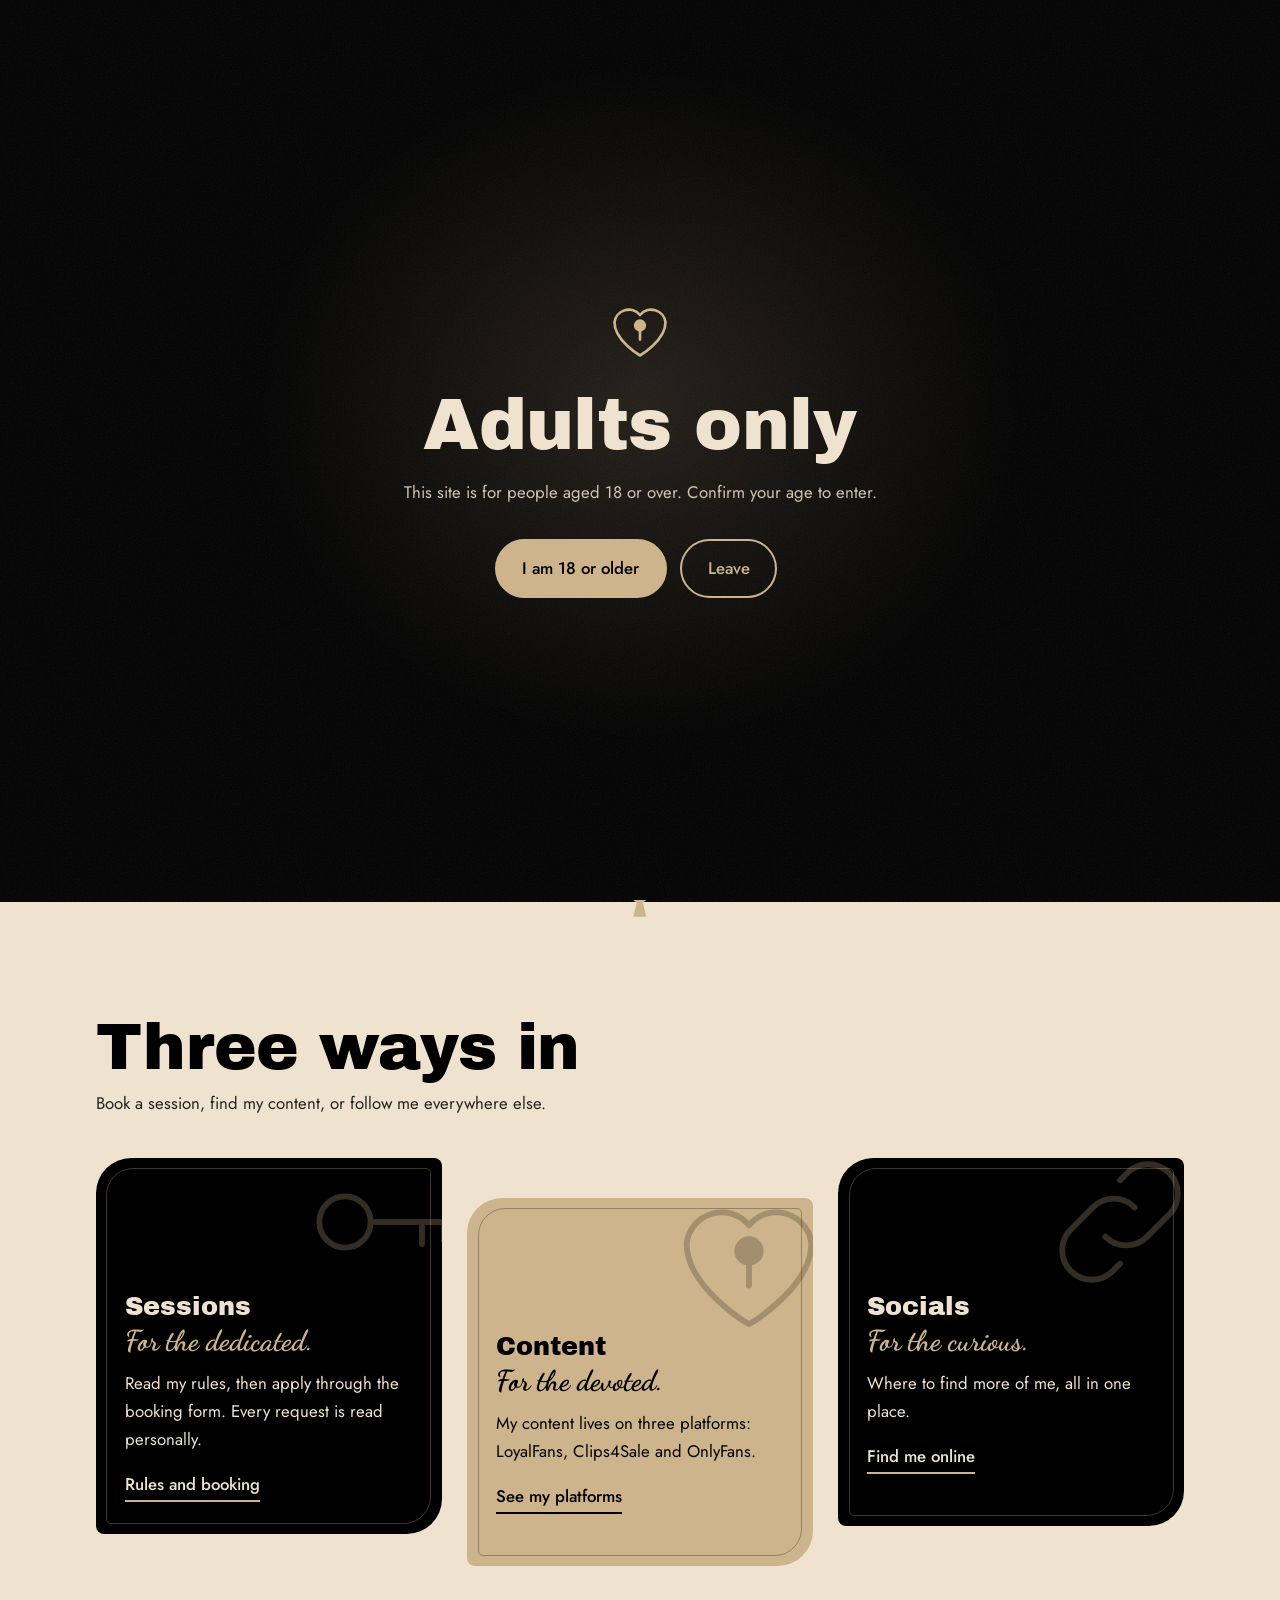
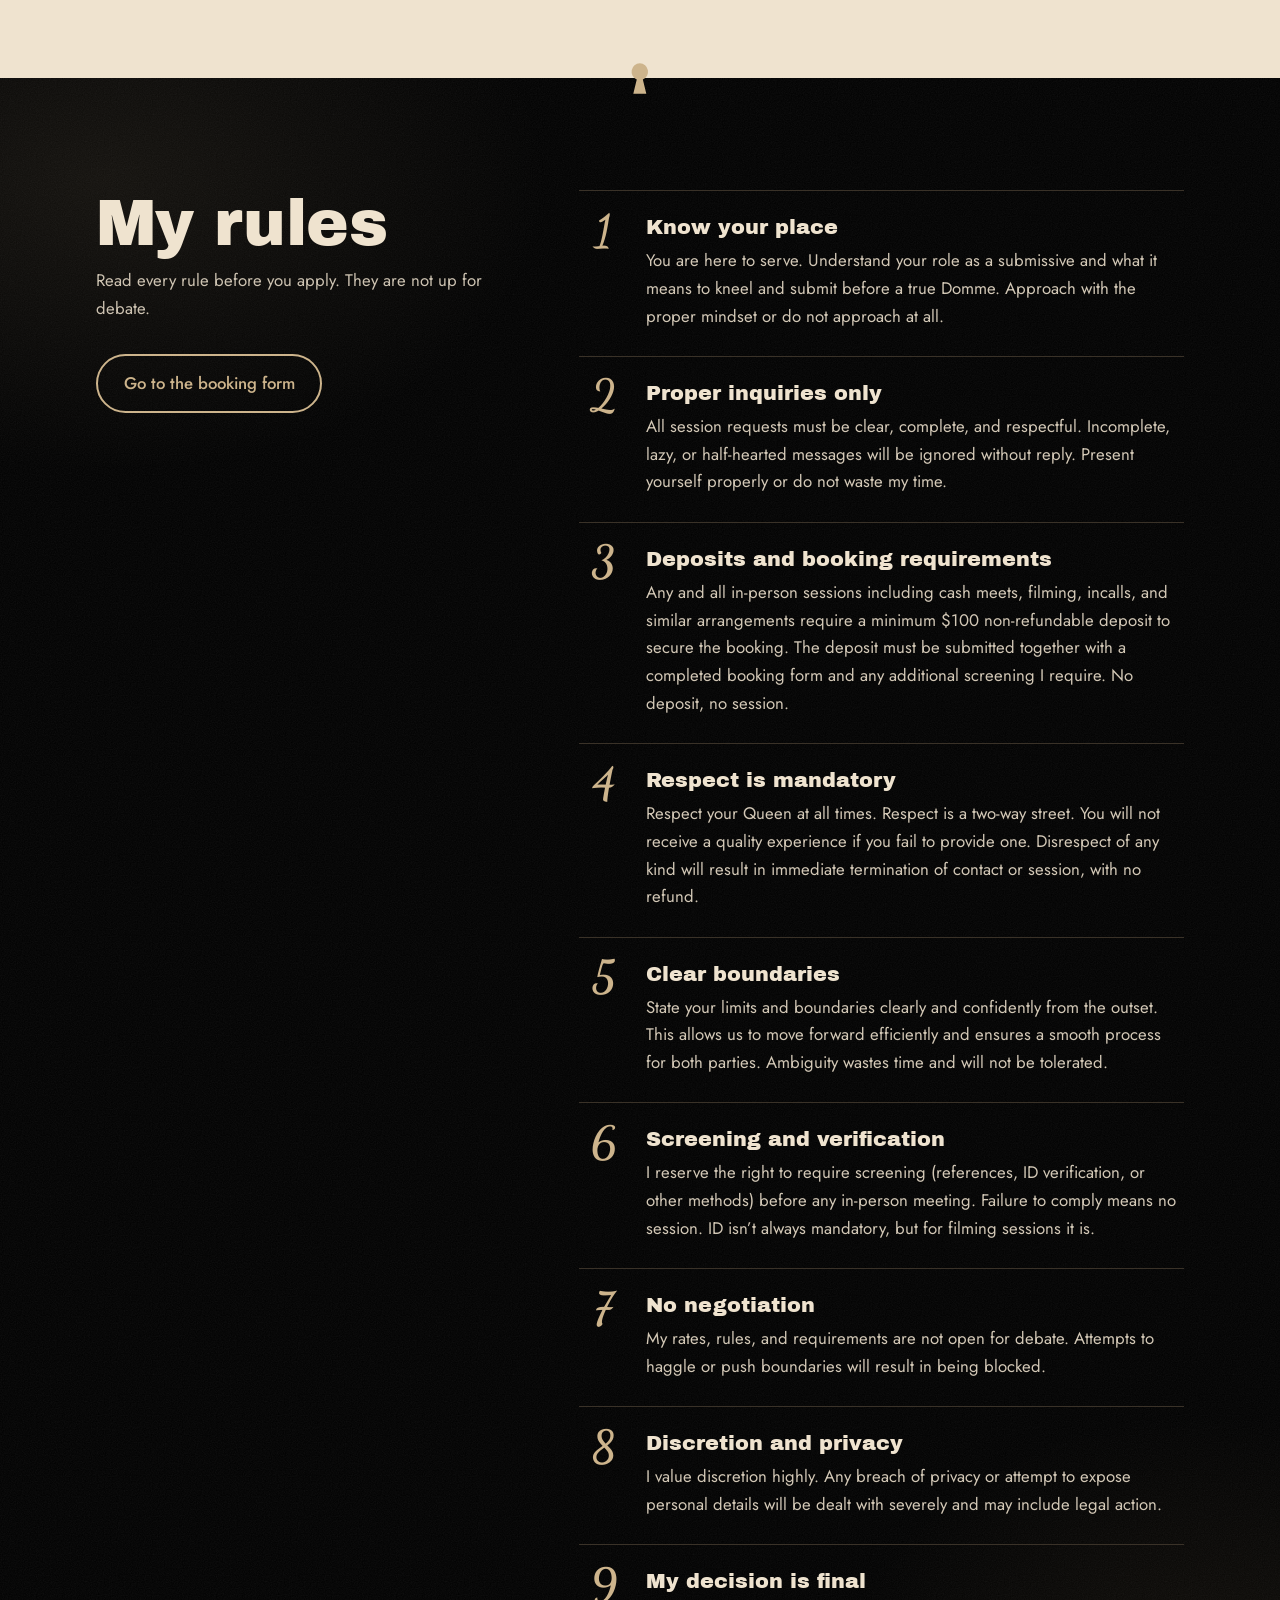
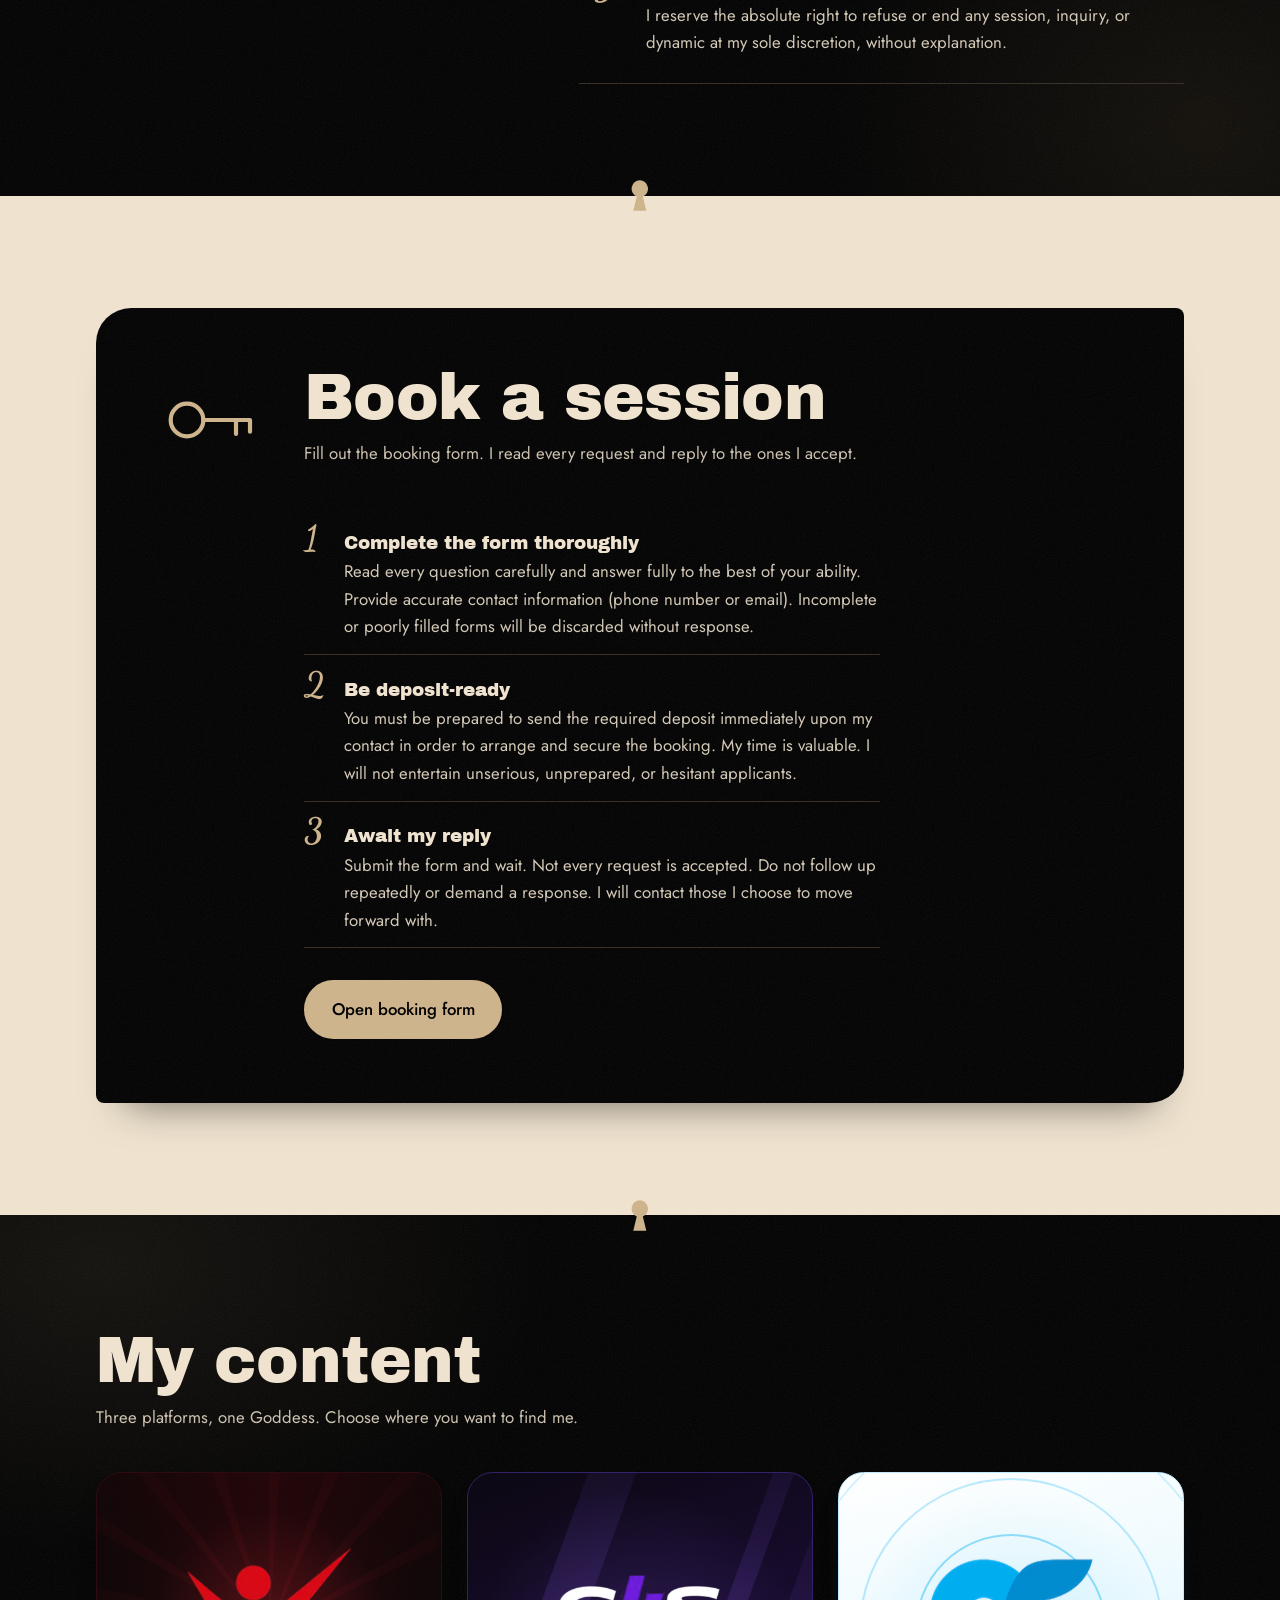
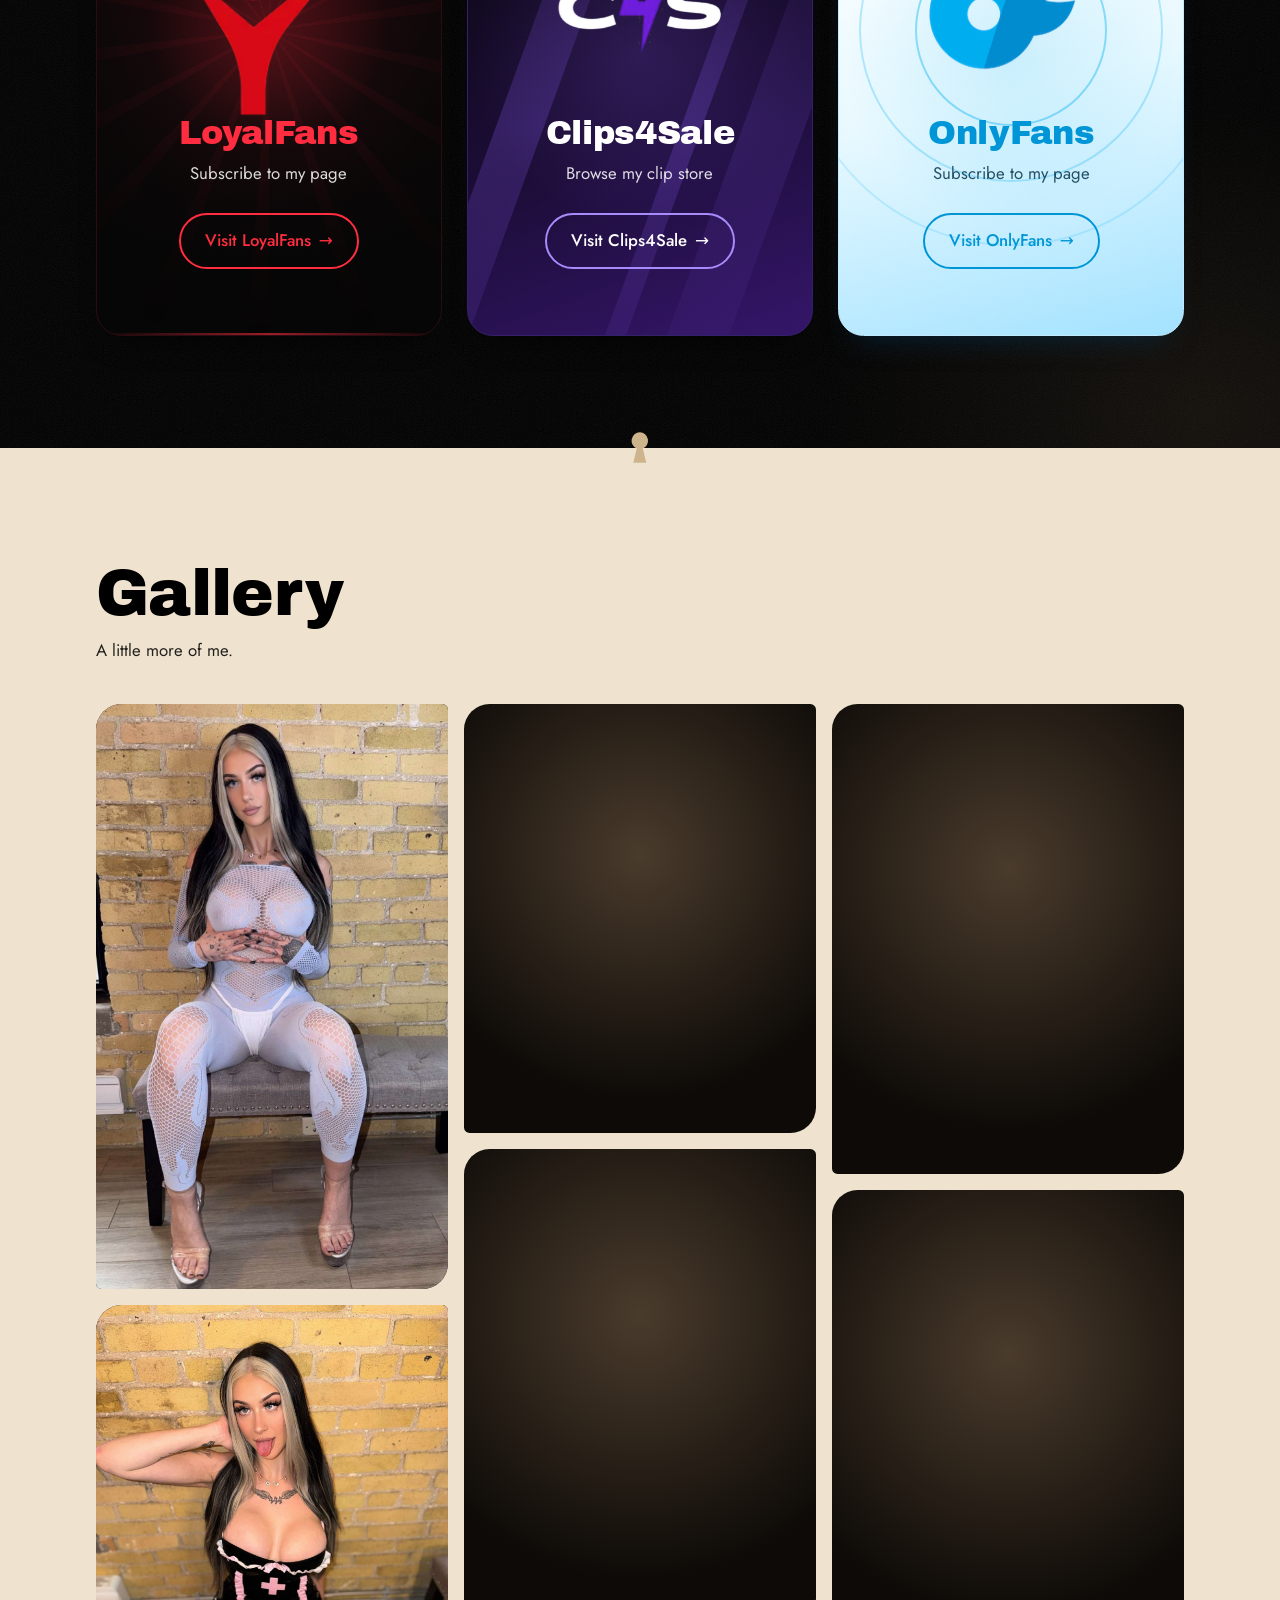
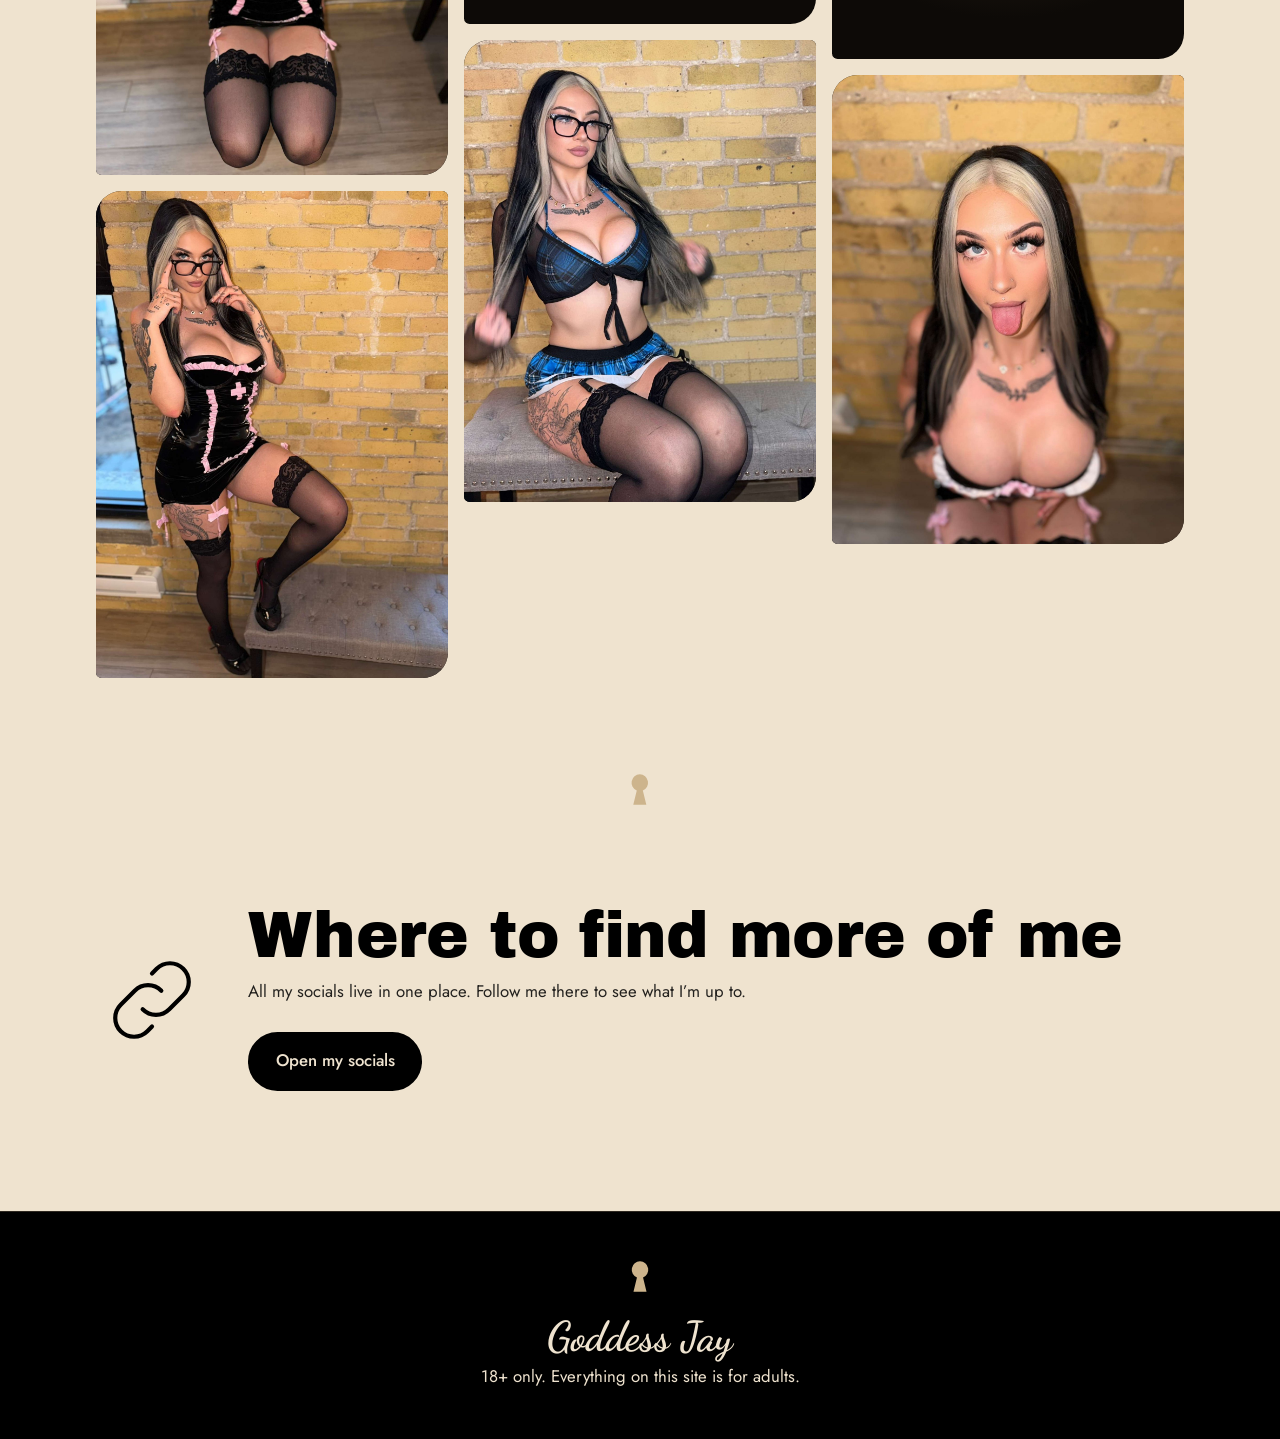
==== commit a941e9ff: "Add files via upload" ====
--- a/index.html
+++ b/index.html
@@ -9,7 +9,7 @@
 <link rel="preconnect" href="https://fonts.gstatic.com" crossorigin>
 <link href="https://fonts.googleapis.com/css2?family=Archivo+Black&family=Dancing+Script:wght@600;700&family=Jost:wght@400;500&display=swap" rel="stylesheet">
 <link rel="preload" as="image" href="hero.jpg" fetchpriority="high">
-<link rel="stylesheet" href="styles.css?v=20261020">
+<link rel="stylesheet" href="styles.css?v=20261031">
 </head>
 <body>
 
@@ -198,6 +198,6 @@
 
 <dialog id="lightbox"><button type="button" id="closeLb" class="btn" aria-label="Close photo">Close</button><img alt=""></dialog>
 
-<script src="script.js?v=20261020"></script>
+<script src="script.js?v=20261031"></script>
 </body>
 </html>
--- a/styles.css
+++ b/styles.css
@@ -405,3 +405,11 @@
 }
 .about-hero .about-copy p{font-size:1.05rem}
 .about-hero .about-copy .intro{font-size:1.25rem}
+
+/* Gallery: show every photo in full (no cropping) on all browsers incl. Safari/iOS */
+#galleryGrid{display:block;column-count:3;column-gap:1rem}
+#galleryGrid .tile,#galleryGrid .tile:nth-child(3n+1){display:block;width:100%;height:auto;aspect-ratio:auto;grid-row:auto;margin:0 0 1rem;line-height:0;-webkit-column-break-inside:avoid;break-inside:avoid;page-break-inside:avoid;-webkit-appearance:none;appearance:none}
+#galleryGrid .tile img{display:block;width:100%;height:auto;object-fit:contain;object-position:50% 50%}
+@media (max-width:900px){#galleryGrid{column-count:2}}
+@media (max-width:420px){#galleryGrid{column-gap:.6rem}#galleryGrid .tile{margin-bottom:.6rem}}
+dialog img{max-height:84vh;max-height:84dvh;width:auto;height:auto;max-width:92vw;object-fit:contain}
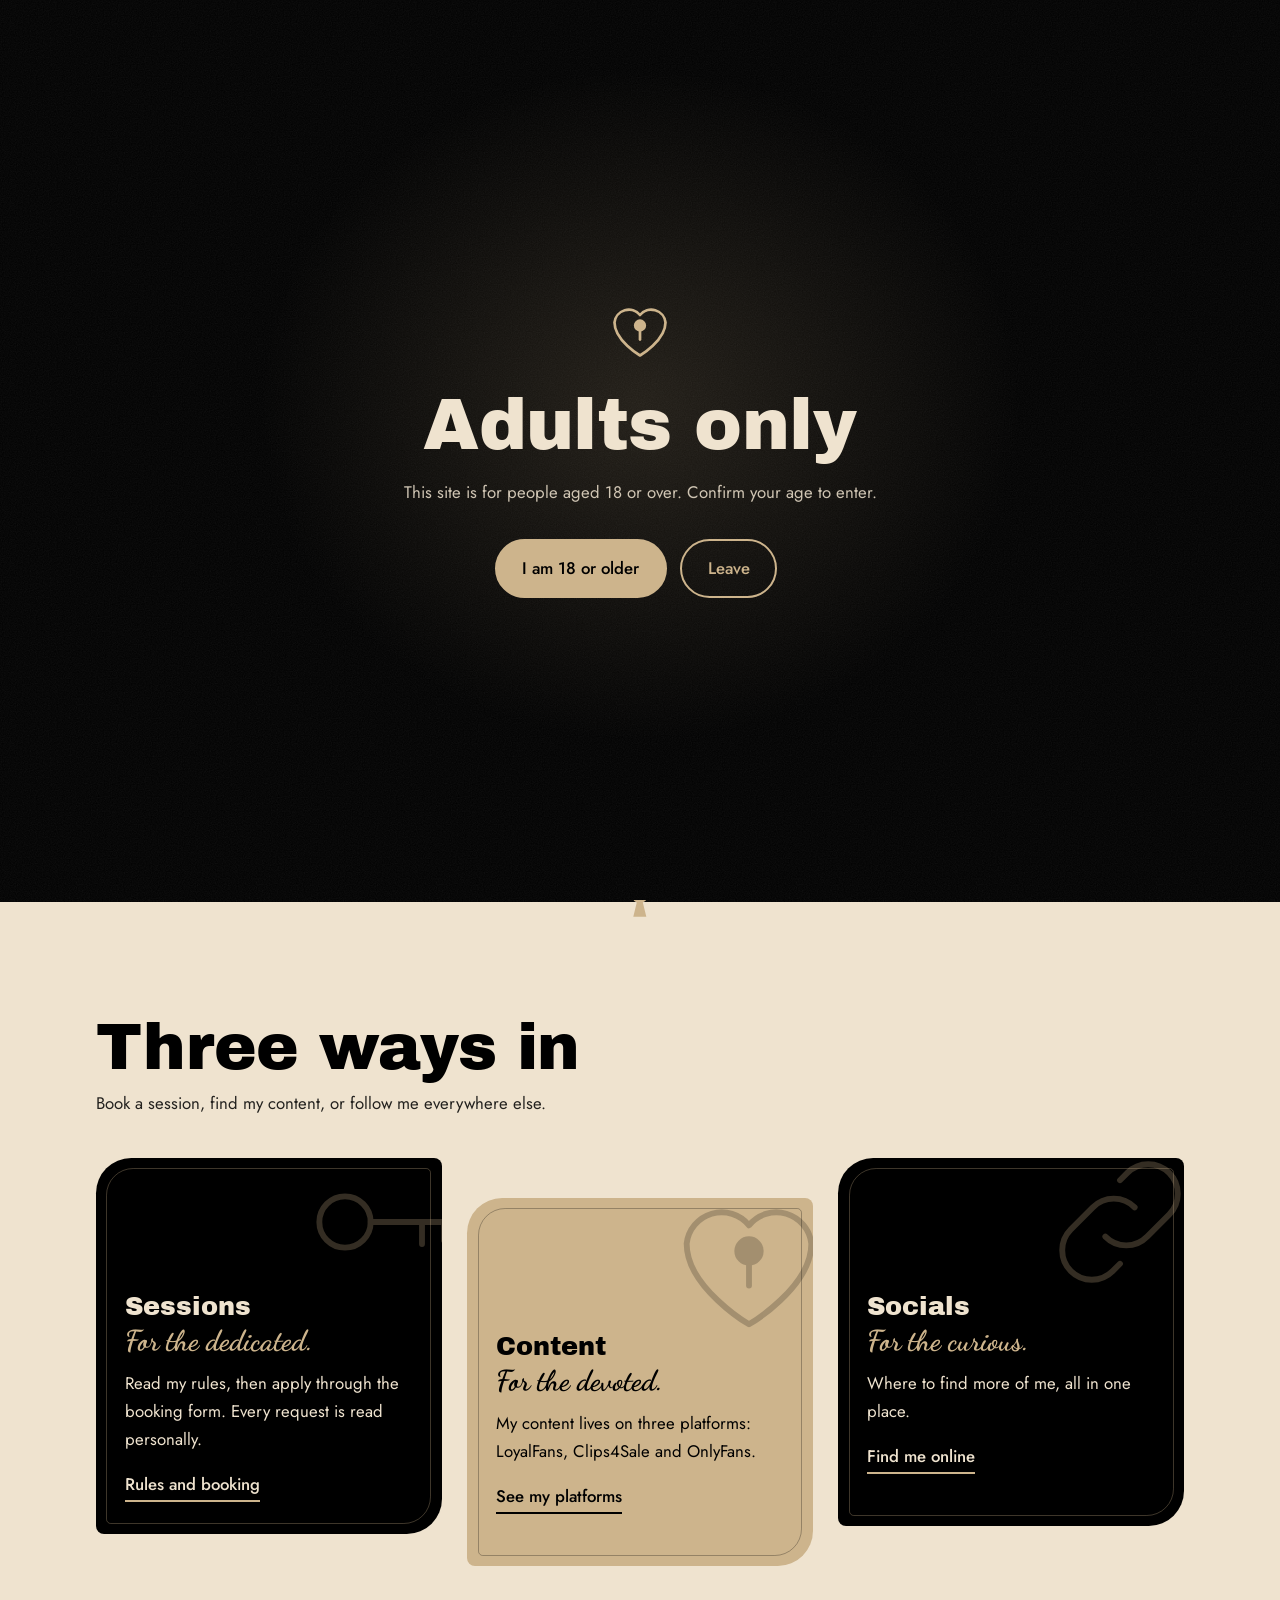
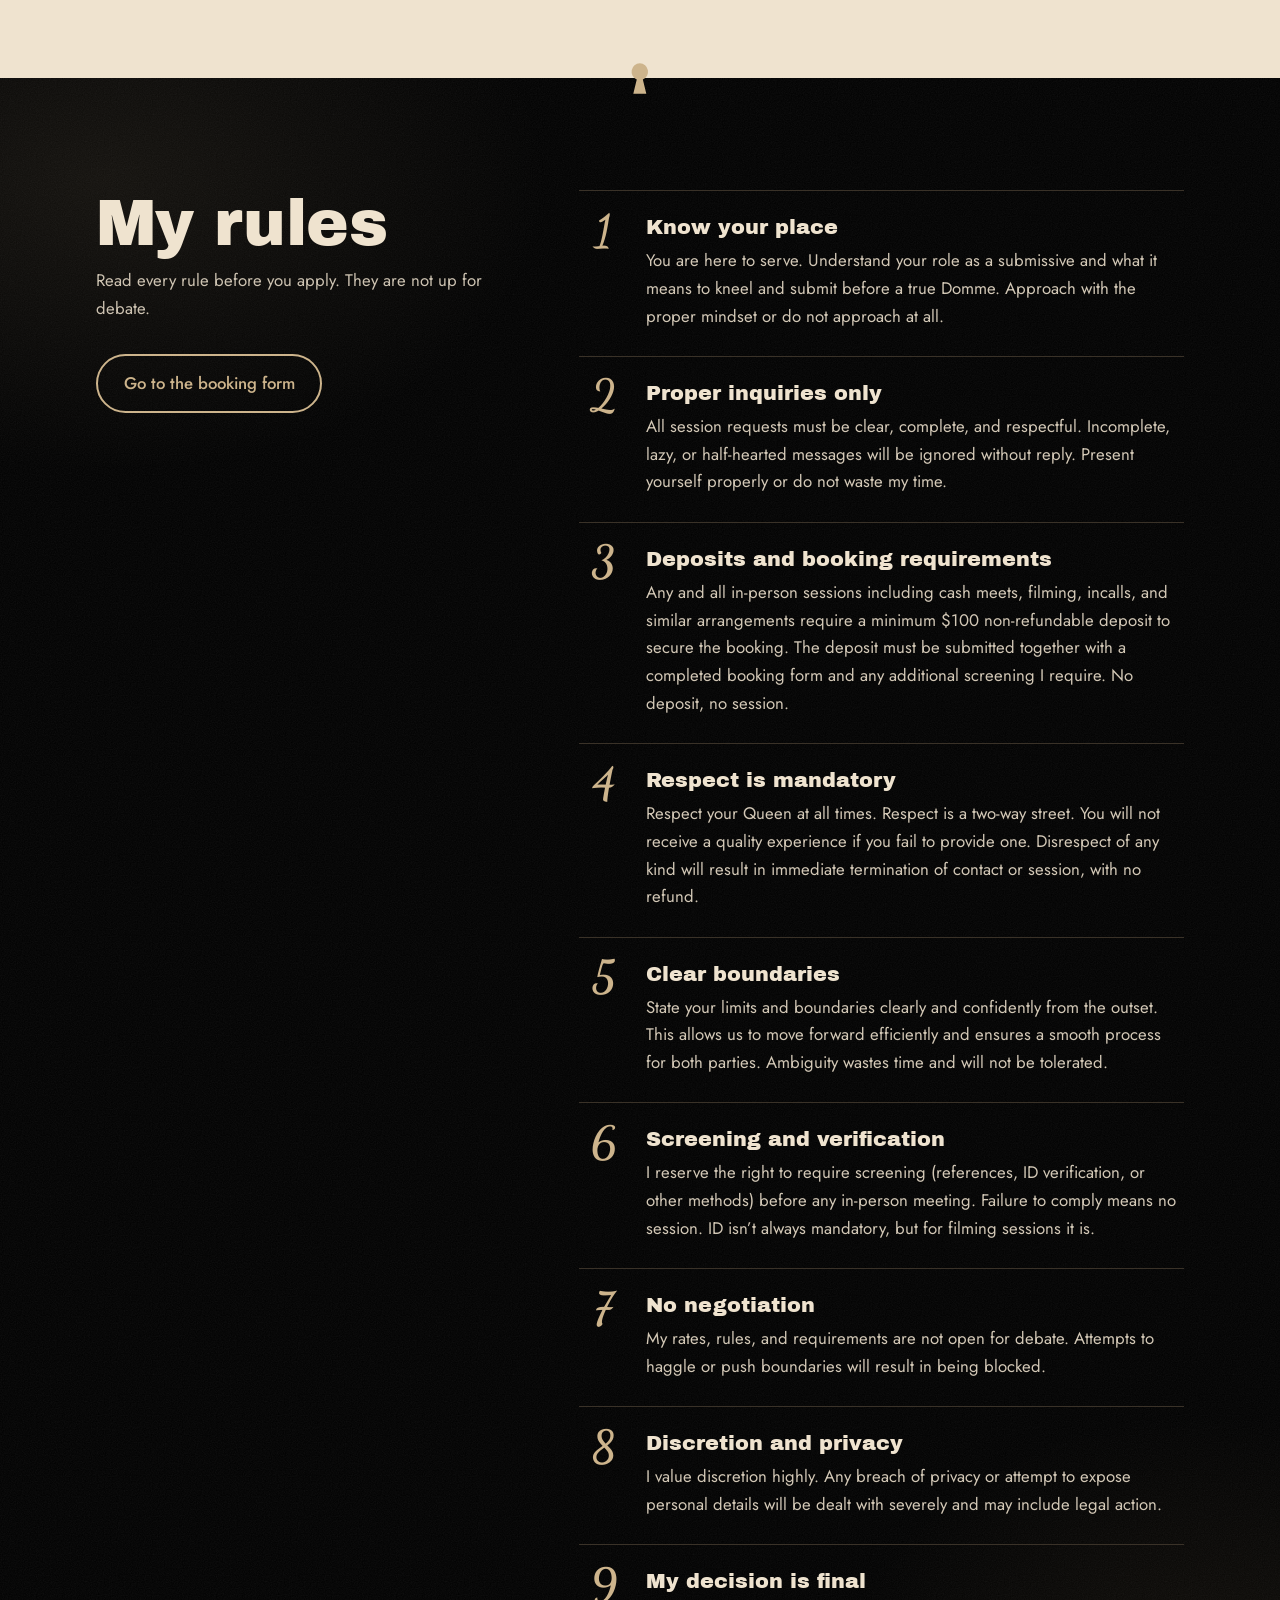
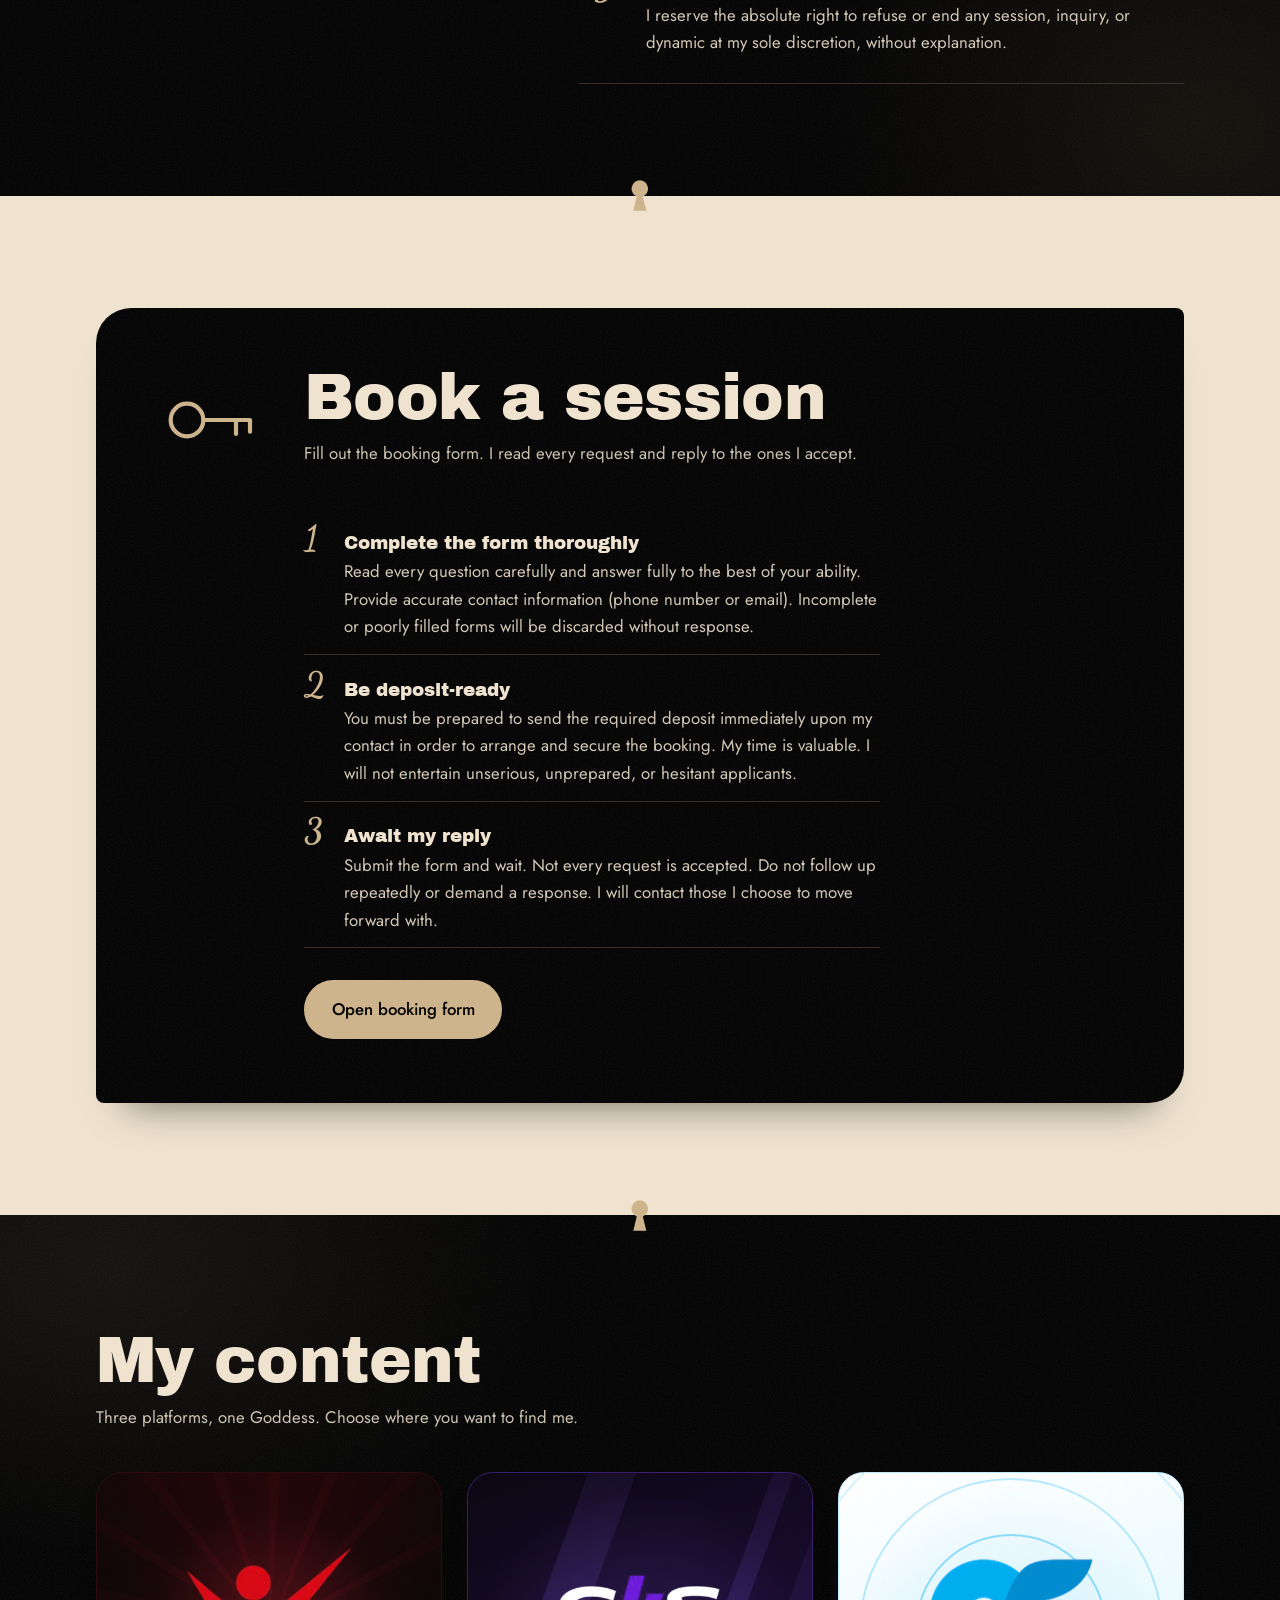
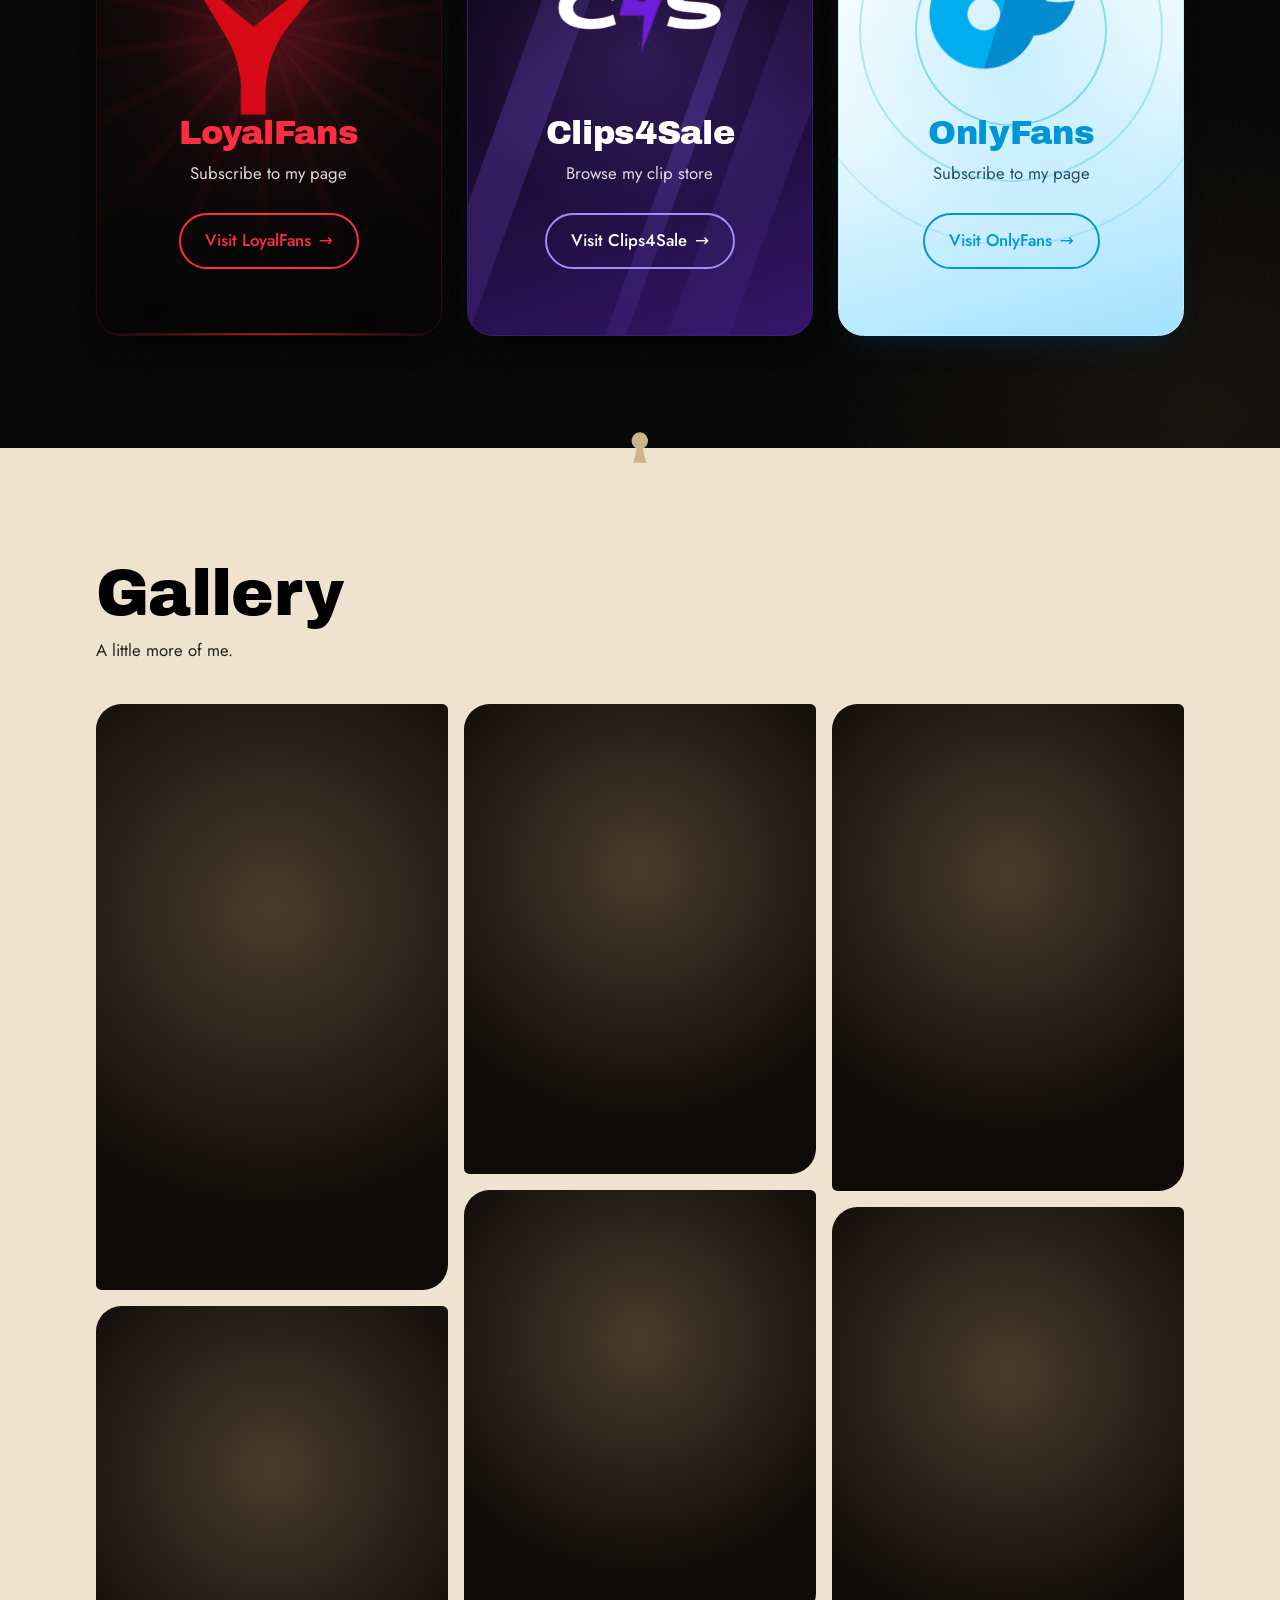
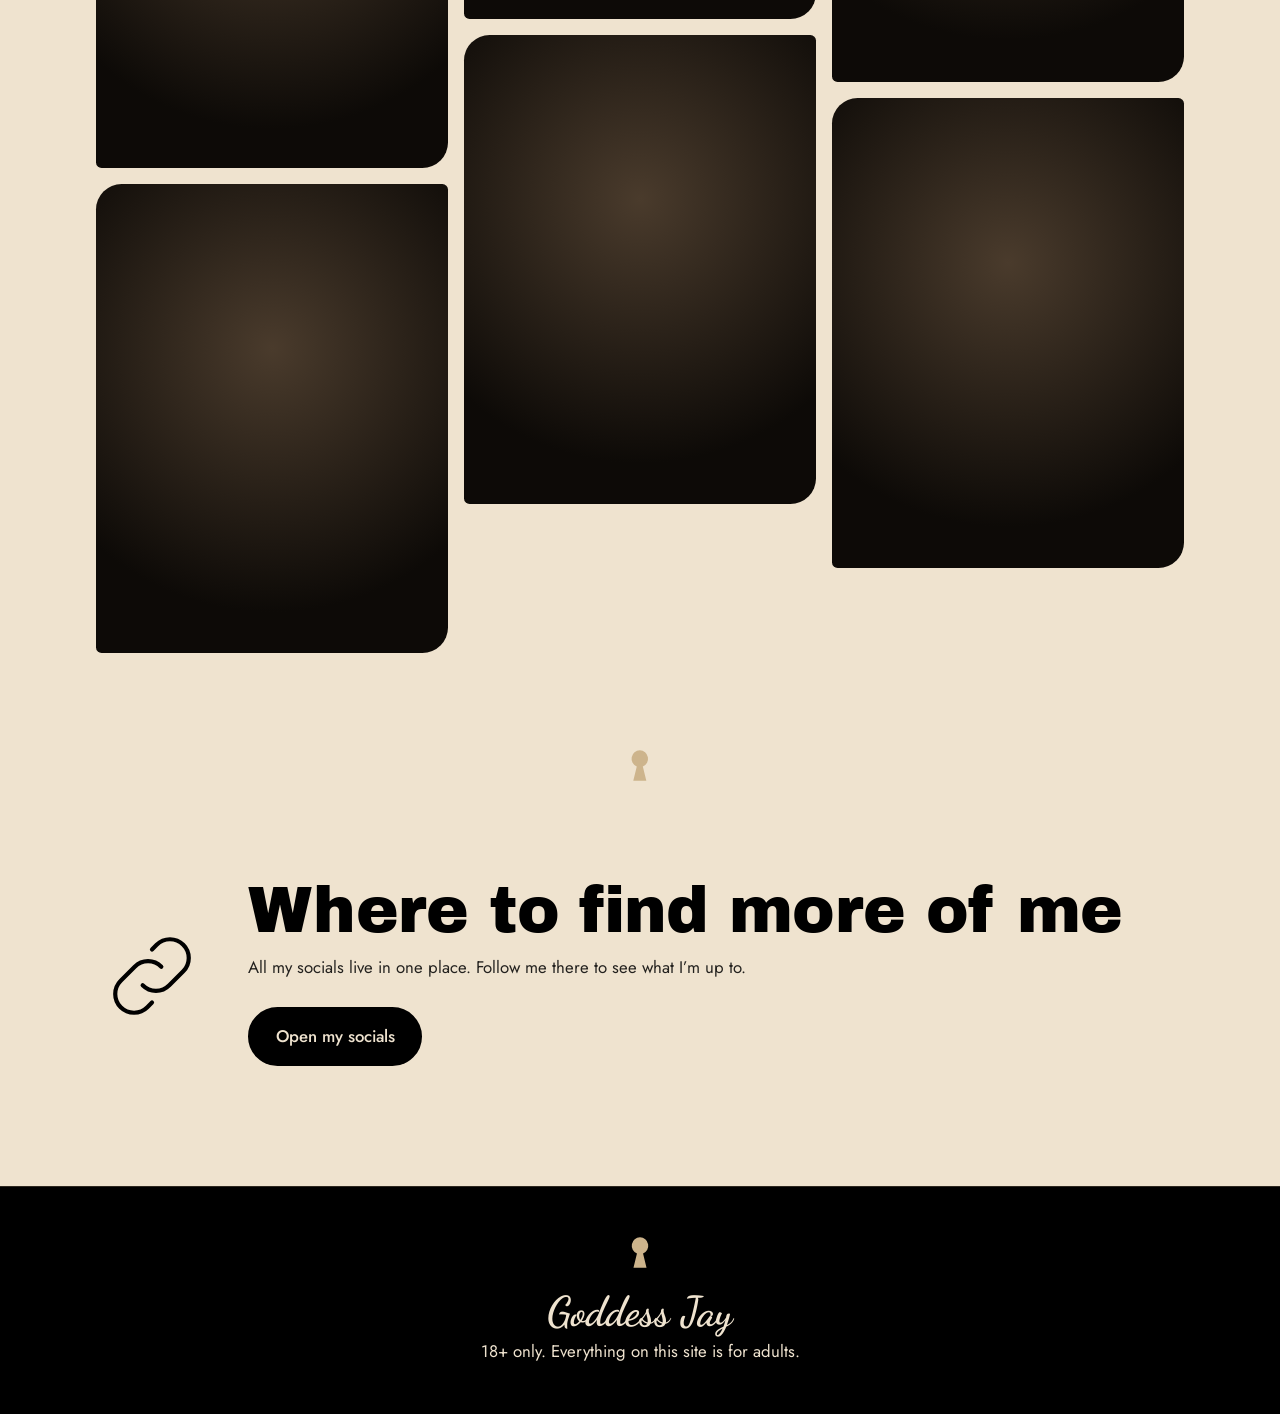
==== commit c04bd93f: "Add files via upload" ====
--- a/index.html
+++ b/index.html
@@ -8,7 +8,7 @@
 <link rel="preconnect" href="https://fonts.googleapis.com">
 <link rel="preconnect" href="https://fonts.gstatic.com" crossorigin>
 <link href="https://fonts.googleapis.com/css2?family=Archivo+Black&family=Dancing+Script:wght@600;700&family=Jost:wght@400;500&display=swap" rel="stylesheet">
-<link rel="preload" as="image" href="hero.jpg" fetchpriority="high">
+<link rel="preload" as="image" href="hero.jpg?v=20261031" fetchpriority="high">
 <link rel="stylesheet" href="styles.css?v=20261031">
 </head>
 <body>
@@ -49,8 +49,8 @@
 <main id="top">
   <section class="dark hero has-photo">
     <div class="hero-photo">
-      <img class="hero-photo-bg" src="hero.jpg" alt="" aria-hidden="true" decoding="async">
-      <img class="hero-photo-main" src="hero.jpg" alt="Goddess Jay" width="1932" height="2576" fetchpriority="high" decoding="async" onerror="this.closest('.hero').classList.remove('has-photo');this.remove()">
+      <img class="hero-photo-bg" src="hero.jpg?v=20261031" alt="" aria-hidden="true" decoding="async">
+      <img class="hero-photo-main" src="hero.jpg?v=20261031" alt="Goddess Jay" width="1321" height="2048" fetchpriority="high" decoding="async" onerror="this.closest('.hero').classList.remove('has-photo');this.remove()">
     </div>
     <div class="hero-copy">
       <h1 class="script"><span>Goddess</span> <span class="jay">Jay</span></h1>
--- a/styles.css
+++ b/styles.css
@@ -413,3 +413,12 @@
 @media (max-width:900px){#galleryGrid{column-count:2}}
 @media (max-width:420px){#galleryGrid{column-gap:.6rem}#galleryGrid .tile{margin-bottom:.6rem}}
 dialog img{max-height:84vh;max-height:84dvh;width:auto;height:auto;max-width:92vw;object-fit:contain}
+
+/* Gallery: full photos, never cropped, same on Safari / iPhone / Android / desktop */
+#galleryGrid{display:flex;align-items:flex-start;gap:1rem;column-count:auto;-webkit-column-count:auto}
+#galleryGrid .gcol{flex:1 1 0;min-width:0;display:flex;flex-direction:column;gap:1rem}
+#galleryGrid .tile,#galleryGrid .tile:nth-child(3n+1){display:block;position:relative;width:100%;height:auto;margin:0;padding:0;aspect-ratio:auto;grid-row:auto;line-height:0;overflow:hidden;isolation:isolate;-webkit-appearance:none;appearance:none;-webkit-column-break-inside:auto;break-inside:auto}
+#galleryGrid .tile .ratio{display:block;position:relative;width:100%;height:0}
+#galleryGrid .tile img{position:absolute;top:0;left:0;width:100%;height:100%;max-width:none;object-fit:cover;object-position:50% 50%}
+dialog img{object-fit:contain;-webkit-user-select:none}
+@media (max-width:420px){#galleryGrid{gap:.6rem}#galleryGrid .gcol{gap:.6rem}}
